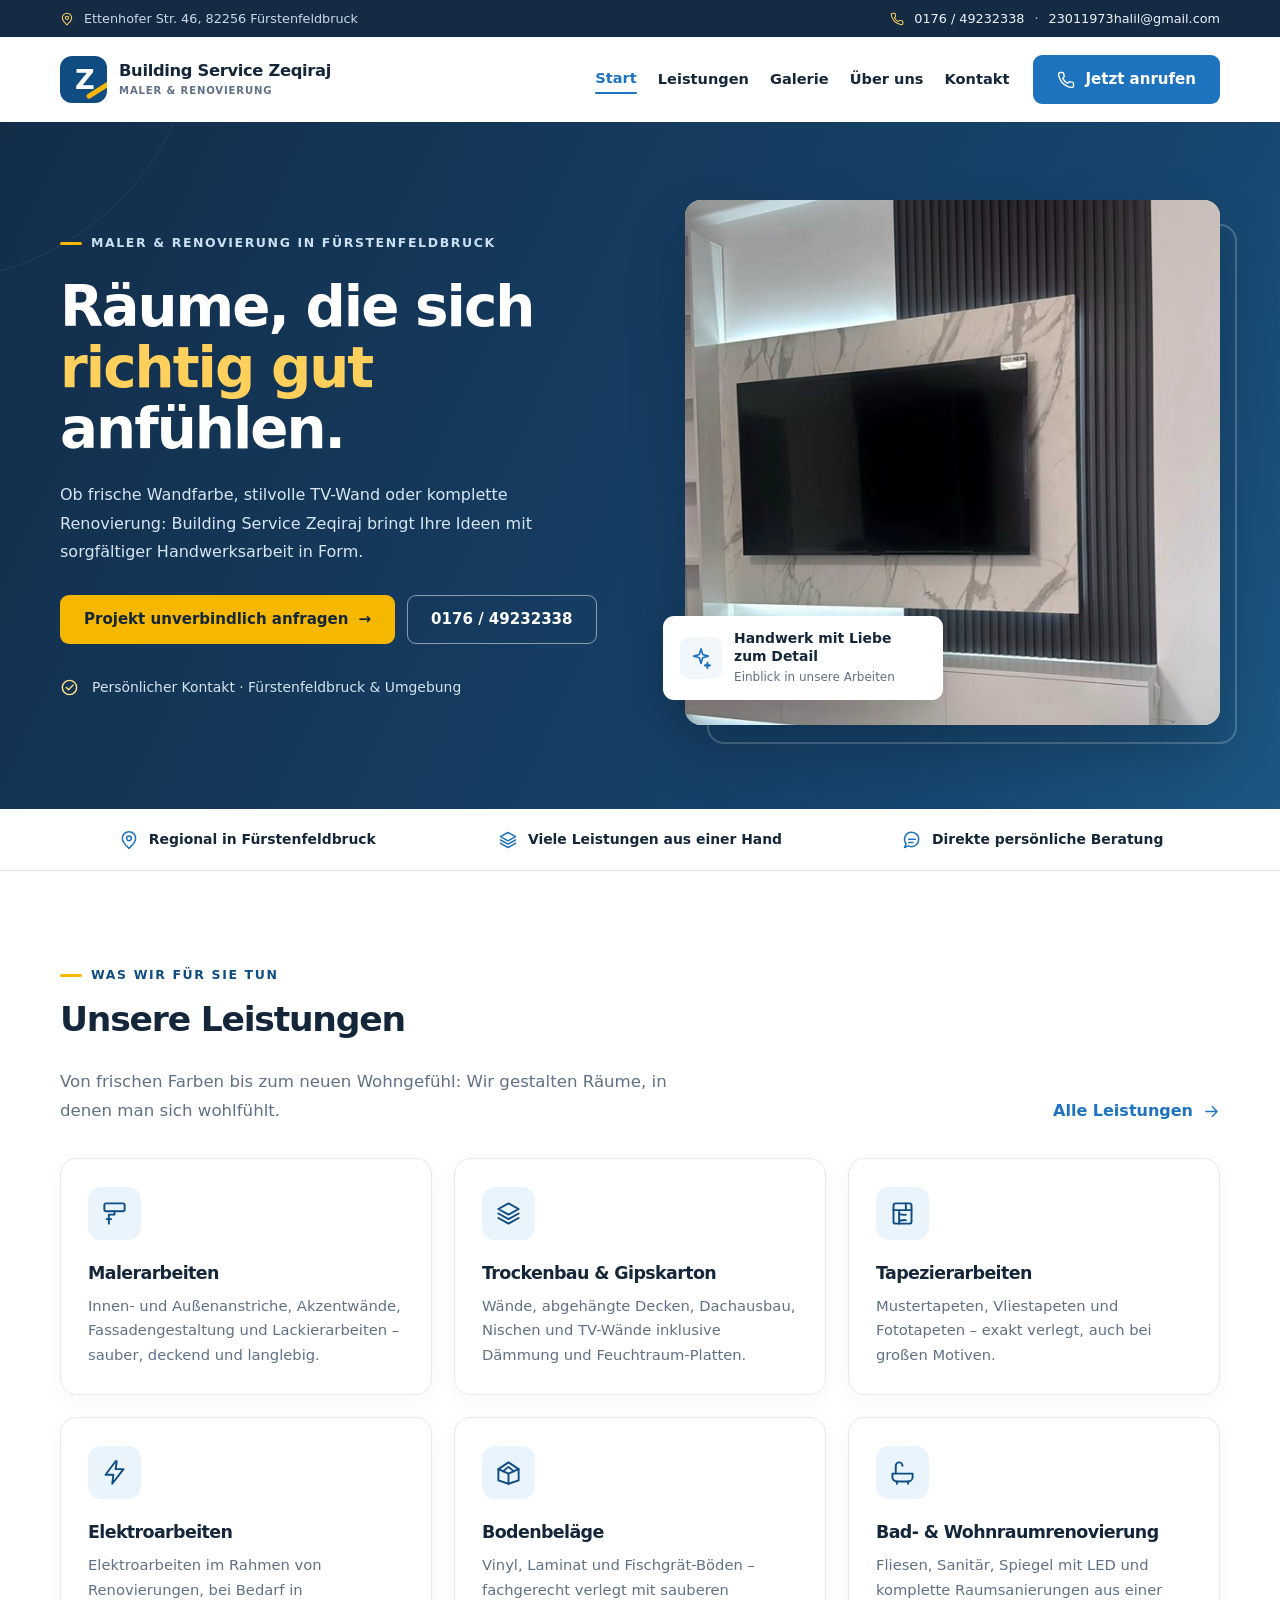
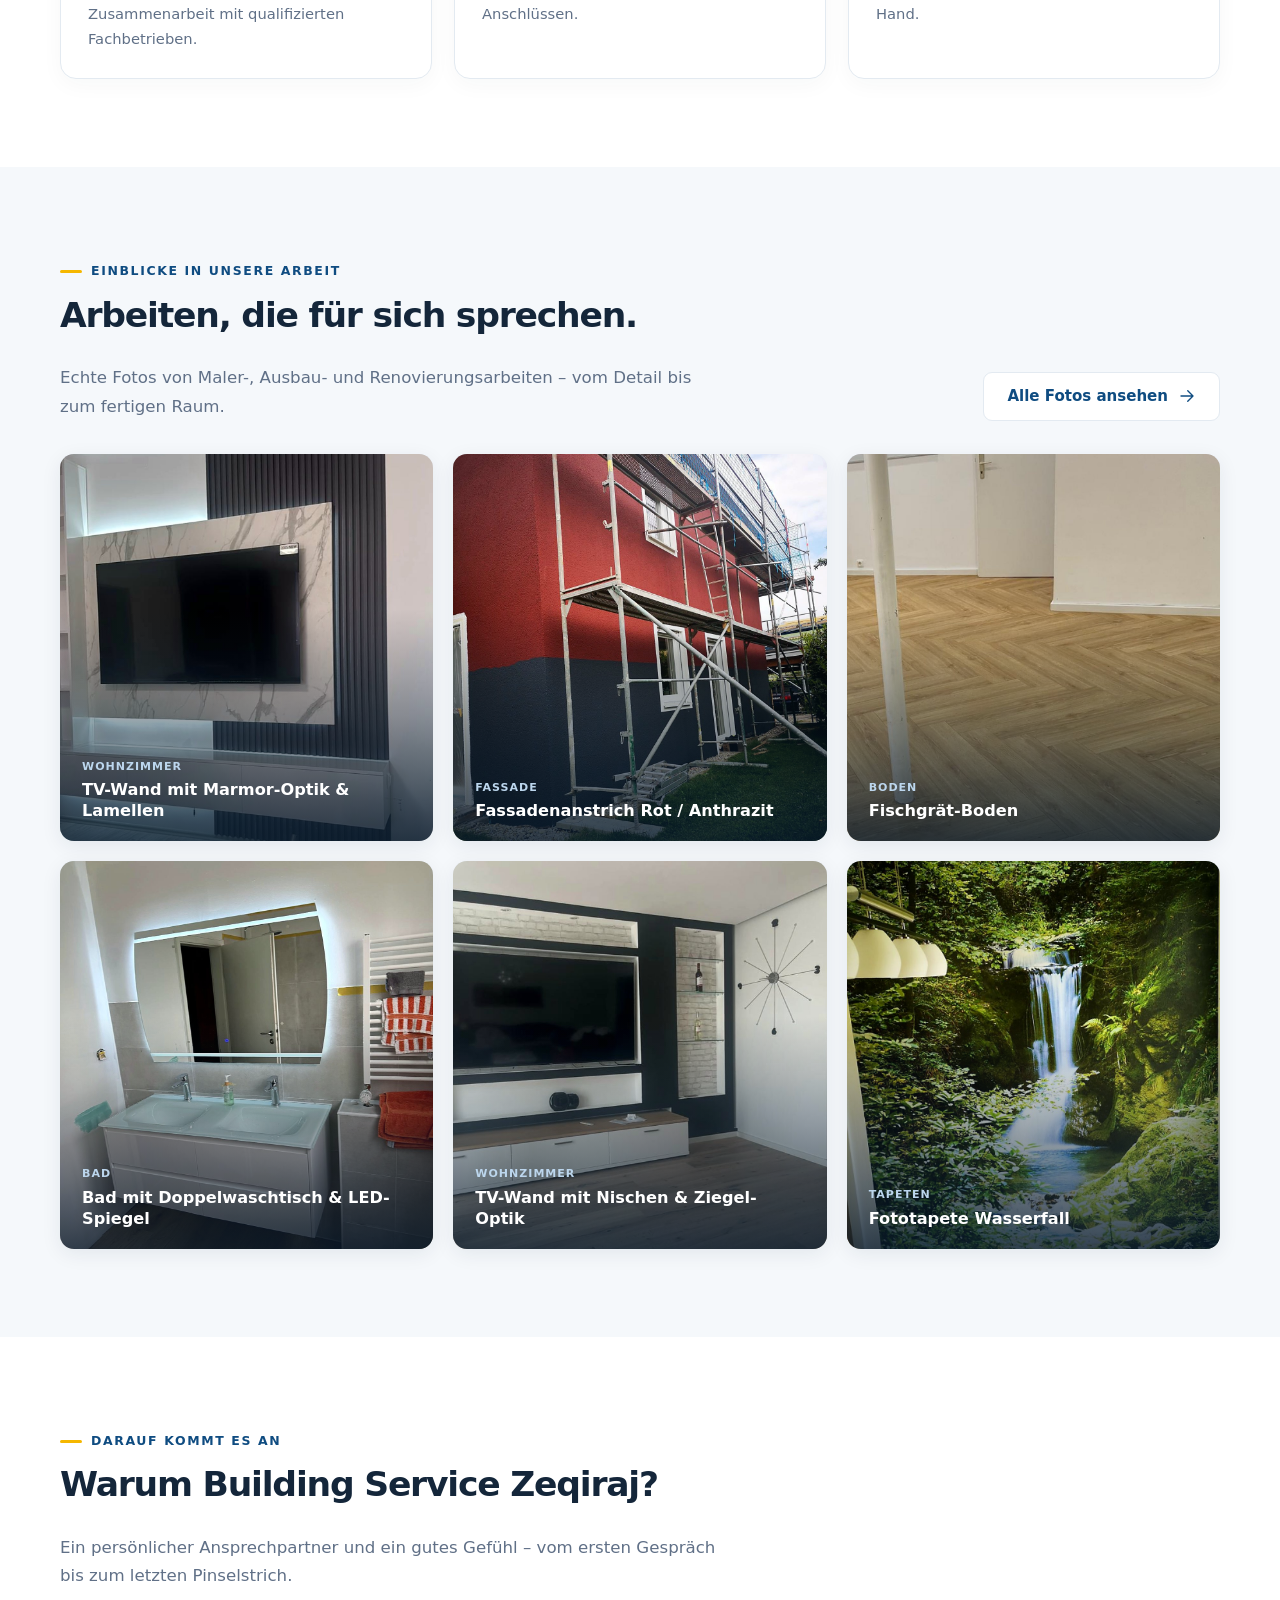
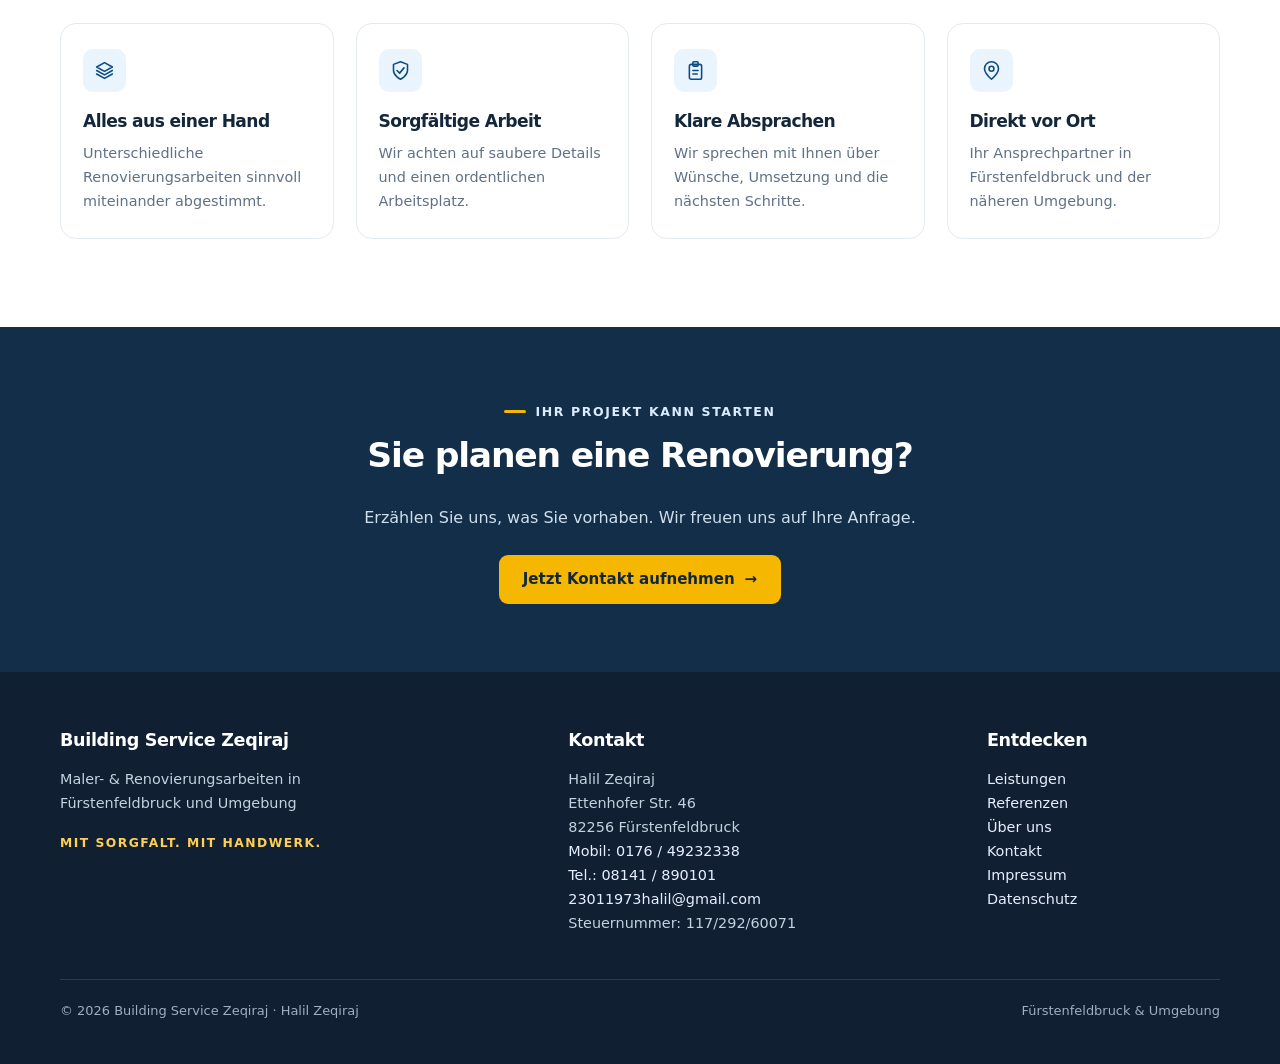
==== index.html @ 5ea6d2a5 "Initial website upload" ====
<!DOCTYPE html>
<html lang="de">
<head>
<meta charset="utf-8">
<meta name="viewport" content="width=device-width, initial-scale=1">
<title>Maler Fürstenfeldbruck – Building Service Zeqiraj | Renovierung &amp; Trockenbau</title>
<meta name="description" content="Maler, Trockenbau, Tapezieren, Bodenbeläge und Renovierung in Fürstenfeldbruck. Halil Zeqiraj – zuverlässig, sauber, fair. Jetzt Angebot anfragen.">
<meta name="robots" content="index,follow">
<meta name="theme-color" content="#1e73be">
<link rel="canonical" href="https://buildingservicezeqiraj.de/">
<!-- HIER ÄNDERN bei neuer Domain: canonical + og:url + og:image (siehe MAINTENANCE.md) -->
<meta property="og:type" content="website">
<meta property="og:locale" content="de_DE">
<meta property="og:title" content="Maler Fürstenfeldbruck – Building Service Zeqiraj | Renovierung &amp; Trockenbau">
<meta property="og:description" content="Maler, Trockenbau, Tapezieren, Bodenbeläge und Renovierung in Fürstenfeldbruck. Halil Zeqiraj – zuverlässig, sauber, fair. Jetzt Angebot anfragen.">
<meta property="og:url" content="https://buildingservicezeqiraj.de/">
<meta property="og:image" content="https://buildingservicezeqiraj.de/images/tv-wand-marmor.jpg">
<link rel="icon" href="data:image/svg+xml,%3Csvg xmlns='http://www.w3.org/2000/svg' viewBox='0 0 100 100'%3E%3Crect width='100' height='100' rx='20' fill='%231e73be'/%3E%3Ctext x='50' y='66' font-size='52' text-anchor='middle' fill='white' font-family='Arial' font-weight='bold'%3EZ%3C/text%3E%3C/svg%3E">
<link rel="stylesheet" href="style.css">
</head>
<body data-page="home">
<div id="site-header"></div>
<main id="main">
<!-- HIER ÄNDERN: Hauptüberschrift und Einleitung auf der Startseite -->
<section class="hero"><div class="container hero-grid">
  <div class="hero-copy">
    <div class="eyebrow">Maler &amp; Renovierung in Fürstenfeldbruck</div>
    <h1>Räume, die sich <span class="gold">richtig gut</span> anfühlen.</h1>
    <p>Ob frische Wandfarbe, stilvolle TV-Wand oder komplette Renovierung: Building Service Zeqiraj bringt Ihre Ideen mit sorgfältiger Handwerksarbeit in Form.</p>
    <div class="actions">
      <a class="btn accent" href="kontakt.html">Projekt unverbindlich anfragen <span aria-hidden="true">→</span></a>
      <a class="btn ghost" data-site="mobileLink" href="#"></a>
    </div>
    <div class="hero-trust"><span data-icon="check-circle" aria-hidden="true"></span><span>Persönlicher Kontakt · Fürstenfeldbruck &amp; Umgebung</span></div>
  </div>
  <div class="hero-visual">
    <img class="hero-photo" src="images/tv-wand-marmor.jpg" alt="Moderne TV-Wand mit Marmoroptik, dunklen Lamellen und indirekter Beleuchtung" fetchpriority="high" width="1162" height="2069">
    <div class="photo-label"><span class="photo-label-icon" data-icon="sparkles" aria-hidden="true"></span><span><strong>Handwerk mit Liebe zum Detail</strong><small>Einblick in unsere Arbeiten</small></span></div>
  </div>
</div></section>
<div class="trust-band"><div class="container">
 <div class="trust-item"><span data-icon="map-pin" aria-hidden="true"></span><span>Regional in Fürstenfeldbruck</span></div>
 <div class="trust-item"><span data-icon="layers" aria-hidden="true"></span><span>Viele Leistungen aus einer Hand</span></div>
 <div class="trust-item"><span data-icon="message-circle" aria-hidden="true"></span><span>Direkte persönliche Beratung</span></div>
</div></div>
<section id="leistungen"><div class="container">
  <div class="section-head"><div><span class="eyebrow">Was wir für Sie tun</span><h2>Unsere Leistungen</h2><p class="section-sub">Von frischen Farben bis zum neuen Wohngefühl: Wir gestalten Räume, in denen man sich wohlfühlt.</p></div><a class="text-link" href="leistungen.html">Alle Leistungen <span data-icon="arrow-right" aria-hidden="true"></span></a></div>
  <div class="grid g3" data-services="6"></div>
</div></section>
<section class="bg-light" id="referenzen"><div class="container">
  <div class="section-head"><div><span class="eyebrow">Einblicke in unsere Arbeit</span><h2>Arbeiten, die für sich sprechen.</h2><p class="section-sub">Echte Fotos von Maler-, Ausbau- und Renovierungsarbeiten – vom Detail bis zum fertigen Raum.</p></div><a class="btn outline" href="galerie.html">Alle Fotos ansehen <span data-icon="arrow-right" aria-hidden="true"></span></a></div>
  <div id="gallery" class="gallery" data-limit="6"></div>
</div></section>
<section><div class="container">
  <div class="section-head"><div><span class="eyebrow">Darauf kommt es an</span><h2>Warum Building Service Zeqiraj?</h2><p class="section-sub">Ein persönlicher Ansprechpartner und ein gutes Gefühl – vom ersten Gespräch bis zum letzten Pinselstrich.</p></div></div>
  <div class="grid g4">
    <div class="usp"><div class="dot" data-icon="layers" aria-hidden="true"></div><h3>Alles aus einer Hand</h3><p>Unterschiedliche Renovierungsarbeiten sinnvoll miteinander abgestimmt.</p></div>
    <div class="usp"><div class="dot" data-icon="shield-check" aria-hidden="true"></div><h3>Sorgfältige Arbeit</h3><p>Wir achten auf saubere Details und einen ordentlichen Arbeitsplatz.</p></div>
    <div class="usp"><div class="dot" data-icon="clipboard" aria-hidden="true"></div><h3>Klare Absprachen</h3><p>Wir sprechen mit Ihnen über Wünsche, Umsetzung und die nächsten Schritte.</p></div>
    <div class="usp"><div class="dot" data-icon="map-pin" aria-hidden="true"></div><h3>Direkt vor Ort</h3><p>Ihr Ansprechpartner in Fürstenfeldbruck und der näheren Umgebung.</p></div>
  </div>
</div></section>
<section class="cta"><div class="container"><span class="eyebrow" style="color:#dcecff">Ihr Projekt kann starten</span><h2>Sie planen eine Renovierung?</h2><p>Erzählen Sie uns, was Sie vorhaben. Wir freuen uns auf Ihre Anfrage.</p><a class="btn accent" href="kontakt.html">Jetzt Kontakt aufnehmen <span aria-hidden="true">→</span></a></div></section>
</main>
<div id="site-footer"></div>
<script src="config.js"></script>
<script src="main.js"></script>
</body>
</html>
---- style.css ----
/* ================================================================
   BUILDING SERVICE ZEQIRAJ – Designversion 2
   HIER ÄNDERN: Hauptfarben stehen in config.js unter "colors".
   Diese Datei steuert die Abstände, Schriftgrößen und Darstellung.
   ================================================================ */
:root {
  --primary:#1e73be; --primary-dark:#0f4c81; --accent:#f5b700;
  --dark:#14263a; --light:#f4f8fc;
  --text:#223247; --muted:#607087; --border:#e3eaf1;
  --radius:16px; --shadow:0 12px 35px rgba(16,42,66,.07);
  --container:1160px;
}
*,*::before,*::after{box-sizing:border-box}
html{scroll-behavior:smooth;scroll-padding-top:90px}
body{margin:0;background:#fff;color:var(--text);font-family:system-ui,-apple-system,BlinkMacSystemFont,"Segoe UI",Arial,sans-serif;line-height:1.67;-webkit-font-smoothing:antialiased}
body.lightbox-active{overflow:hidden}
img,svg{max-width:100%}img{display:block}
a{color:var(--primary);text-decoration:none}a:hover{text-decoration:none}
button,input,textarea{font:inherit}
button{cursor:pointer}
:focus-visible{outline:3px solid var(--accent);outline-offset:3px}
.container{width:min(var(--container),calc(100% - 48px));margin-inline:auto}
h1,h2,h3,p{margin-top:0}
h1,h2,h3{color:var(--dark);letter-spacing:-.035em;line-height:1.15}
h1{font-size:clamp(2.25rem,4.4vw,4.15rem);font-weight:800}
h2{font-size:clamp(1.85rem,2.7vw,2.7rem);font-weight:800}
h3{font-size:1.18rem;font-weight:750}
p{margin-bottom:0}
section{padding:88px 0}
.section-sub{color:var(--muted);max-width:660px;font-size:1.04rem;line-height:1.7;margin:12px 0 0}
.section-head{display:flex;align-items:end;justify-content:space-between;gap:24px;margin-bottom:33px}
.section-head .section-sub{margin-top:10px}
.eyebrow{display:inline-flex;align-items:center;gap:9px;color:var(--primary-dark);font-size:.78rem;letter-spacing:.13em;text-transform:uppercase;font-weight:800;margin-bottom:14px}
.eyebrow::before{content:"";width:22px;height:3px;background:var(--accent);border-radius:3px}
.bg-light{background:#f5f8fb}
.muted{color:var(--muted)}
.skip{position:absolute;top:-100px;left:12px;background:#fff;padding:12px 18px;z-index:300;border-radius:8px}.skip:focus{top:12px}
.icon-svg{width:22px;height:22px;display:inline-block;flex:none;stroke:currentColor;fill:none;stroke-width:1.8;stroke-linecap:round;stroke-linejoin:round;vertical-align:middle}

/* Header – übersichtlich, auch auf dem Handy */
.topbar{background:#142b43;color:#cbd8e8;font-size:.80rem;line-height:1.4}
.topbar .container{display:flex;align-items:center;justify-content:space-between;gap:20px;min-height:37px}
.topbar a{color:#edf4ff}.topbar-info,.topbar-contact{display:flex;gap:10px;align-items:center}.topbar .icon-svg{width:14px;height:14px;color:#ffd260}
#site-header{position:sticky;top:-37px;z-index:90}
header.site{position:relative;z-index:1;background:rgba(255,255,255,.97);box-shadow:0 1px 0 rgba(16,37,57,.08);backdrop-filter:blur(14px)}
header.site .container{min-height:85px;display:flex;align-items:center;justify-content:space-between;gap:24px}
.logo{display:flex;align-items:center;gap:12px;min-width:0;color:var(--dark);flex-shrink:0}.logo:hover{color:var(--dark)}
.logo .mark{height:47px;width:47px;display:grid;place-items:center;background:var(--primary-dark);color:#fff;border-radius:12px;position:relative;font-weight:900;font-size:1.7rem;letter-spacing:-.1em;overflow:hidden}
.logo .mark::after{content:"";width:26px;height:5px;position:absolute;right:-4px;bottom:10px;transform:rotate(-32deg);background:var(--accent);border-radius:5px}
.logo-text{display:flex;flex-direction:column;line-height:1.1;gap:5px}.logo-title{font-size:1.02rem;letter-spacing:-.02em;font-weight:850;white-space:nowrap}.logo-sub{font-size:.63rem;letter-spacing:.085em;color:var(--muted);font-weight:750;text-transform:uppercase}
nav ul{display:flex;align-items:center;gap:clamp(12px,1.65vw,28px);list-style:none;margin:0;padding:0}
nav a{color:var(--dark);font-size:.91rem;font-weight:650;white-space:nowrap;padding:10px 0;transition:color .2s}
nav a:hover,nav a.active{color:var(--primary)}
nav a.active:not(.btn)::after{content:"";display:block;height:2px;background:var(--primary);border-radius:3px;margin-top:1px}
nav .nav-action{margin-left:3px}
.btn{display:inline-flex;align-items:center;justify-content:center;gap:10px;background:var(--primary);color:#fff!important;padding:13px 23px;min-height:49px;border-radius:9px;font-size:.94rem;font-weight:750;line-height:1.3;border:1.5px solid transparent;transition:background .2s,transform .2s,box-shadow .2s;cursor:pointer;white-space:normal;text-align:center}
.btn:hover{background:var(--primary-dark);transform:translateY(-2px);box-shadow:0 8px 18px rgba(15,76,129,.15)}
.btn.accent{background:var(--accent);color:var(--dark)!important}.btn.accent:hover{background:#ffcb31}
.btn.ghost{background:transparent;color:#fff!important;border-color:rgba(255,255,255,.5)}.btn.ghost:hover{background:rgba(255,255,255,.12)}
.btn.outline{background:#fff;color:var(--primary-dark)!important;border-color:var(--border)}.btn.outline:hover{border-color:var(--primary);background:#f3f8ff}
.btn .icon-svg{width:18px;height:18px}
.burger{display:none;border:1px solid var(--border);background:#f6f9fc;border-radius:10px;width:44px;height:44px;align-items:center;justify-content:center;color:var(--dark)}.burger .icon-svg{width:23px;height:23px}

/* Hero – echte Projektfotos statt dunklem Hintergrundbild */
.hero{background:linear-gradient(115deg,#132d49 0%,#16456e 76%,#1d5681 100%);color:#fff;padding:78px 0 84px;position:relative;overflow:hidden}
.hero::before{content:"";position:absolute;width:550px;height:550px;border-radius:50%;border:1px solid rgba(255,255,255,.07);left:-350px;top:-390px}
.hero-grid{display:grid;grid-template-columns:minmax(0,1fr) minmax(0,.96fr);align-items:center;gap:clamp(35px,5.3vw,86px)}
.hero-copy{position:relative;z-index:1}
.hero .eyebrow{color:#cbdff4;margin-bottom:23px}.hero .eyebrow::before{background:var(--accent)}
.hero h1{color:#fff;max-width:660px;line-height:1.08;font-size:clamp(2.3rem,4.4vw,4.15rem);margin-bottom:22px}
.hero h1 .gold{color:#ffd05c}
.hero p{font-size:clamp(1rem,1.22vw,1.13rem);max-width:525px;color:#d7e6f6;line-height:1.76;margin-bottom:29px}
.hero .actions{display:flex;flex-wrap:wrap;gap:12px}
.hero-trust{display:flex;align-items:center;gap:13px;margin-top:33px;color:#d6e4ef;font-size:.87rem;line-height:1.5}
.hero-trust .icon-svg{color:#ffe08c;width:19px;height:19px}
.hero-visual{position:relative;min-width:0}
.hero-photo{height:clamp(410px,41vw,545px);width:100%;object-fit:cover;object-position:center 34%;border-radius:16px;box-shadow:0 28px 60px rgba(0,0,0,.20);background:#d9e0e5}
.hero-visual::before{content:"";position:absolute;z-index:0;inset:24px -17px -19px 22px;border:2px solid rgba(255,255,255,.22);border-radius:17px}
.hero-photo{position:relative;z-index:1}
.photo-label{z-index:3;position:absolute;left:-22px;bottom:25px;background:#fff;box-shadow:0 12px 35px rgba(0,0,0,.14);display:flex;align-items:center;gap:12px;padding:13px 17px;border-radius:11px;color:var(--dark);max-width:280px}
.photo-label-icon{background:#f2f7fc;display:grid;place-items:center;border-radius:9px;height:42px;width:42px;color:var(--primary);flex:none}.photo-label-icon .icon-svg{width:22px;height:22px}
.photo-label strong{display:block;font-size:.87rem;line-height:1.3}.photo-label small{display:block;color:var(--muted);font-size:.75rem;margin-top:2px}
.trust-band{background:#fff;border-bottom:1px solid var(--border);padding:19px 0}
.trust-band .container{display:grid;grid-template-columns:repeat(3,minmax(0,1fr));gap:18px}
.trust-item{display:flex;align-items:center;justify-content:center;gap:10px;color:var(--dark);font-size:.87rem;font-weight:670}
.trust-item .icon-svg{color:var(--primary);width:20px;height:20px}
.page-hero{background:linear-gradient(116deg,#f3f8fc 0%,#eaf3fb 100%);border-bottom:1px solid var(--border);padding:65px 0 62px}
.page-hero h1{max-width:840px;margin-bottom:10px}.page-hero .section-sub{margin:0}

/* Service-Karten: einheitliche Vektor-Icons, keine Emojis */
.grid{display:grid;gap:22px;min-width:0}
.g3{grid-template-columns:repeat(3,minmax(0,1fr))}
.g2{grid-template-columns:repeat(2,minmax(0,1fr))}
.g4{grid-template-columns:repeat(4,minmax(0,1fr))}
.card{background:#fff;border:1px solid var(--border);border-radius:var(--radius);padding:28px 27px 27px;box-shadow:0 6px 22px rgba(22,44,66,.035);min-width:0;transition:box-shadow .22s,transform .22s,border-color .22s}
.card:hover{transform:translateY(-4px);box-shadow:var(--shadow);border-color:#c8daec}
.card .icon{width:53px;height:53px;border-radius:13px;display:grid;place-items:center;background:#eaf4fd;color:var(--primary-dark);margin-bottom:23px}
.card .icon .icon-svg{width:27px;height:27px;stroke-width:1.7}
.card h3{margin:0 0 11px;font-size:1.09rem}.card p{color:var(--muted);font-size:.92rem;line-height:1.66}
.text-link{font-weight:750;display:inline-flex;gap:10px;align-items:center}.text-link .icon-svg{width:17px;height:17px;transition:transform .2s}.text-link:hover .icon-svg{transform:translateX(4px)}
.section-bottom{margin-top:29px}

/* Referenzen / Galerie */
.gallery{display:grid;grid-template-columns:repeat(3,minmax(0,1fr));gap:20px}
.gallery figure{position:relative;margin:0;aspect-ratio:4/4.15;overflow:hidden;border-radius:14px;box-shadow:0 5px 20px rgba(12,42,64,.08);background:#e4edf5;cursor:zoom-in;isolation:isolate}
.gallery figure::after{content:"";position:absolute;inset:40% 0 0;background:linear-gradient(transparent,rgba(8,26,44,.82));pointer-events:none;transition:opacity .2s}
.gallery img{width:100%;height:100%;object-fit:cover;object-position:center 43%;transition:transform .38s;display:block}
.gallery figure:hover img,.gallery figure:focus-visible img{transform:scale(1.055)}
.gallery figcaption{position:absolute;z-index:2;bottom:0;left:0;right:0;color:#fff;padding:30px 22px 20px;line-height:1.3;font-size:1.01rem;font-weight:750}
.gallery .gallery-tag{display:block;color:#bcd6ed;text-transform:uppercase;letter-spacing:.09em;font-size:.69rem;margin-bottom:5px}
.gallery figure:focus-visible{outline:3px solid var(--accent);outline-offset:3px}
.filters{display:flex;gap:9px;overflow-x:auto;flex-wrap:nowrap;padding:3px 1px 13px;margin:0 0 22px;scrollbar-width:thin;scrollbar-color:#b7c8d9 transparent}
.filters button{flex:none;background:#fff;border:1px solid #cfdfed;border-radius:8px;padding:9px 16px;color:var(--primary-dark);font-weight:700;font-size:.88rem;white-space:nowrap}
.filters button.on,.filters button:hover{background:var(--primary-dark);border-color:var(--primary-dark);color:#fff}
.lightbox{position:fixed;inset:0;background:rgba(7,18,30,.95);z-index:220;display:none;align-items:center;justify-content:center;flex-direction:column;padding:28px 68px 48px}
.lightbox.open{display:flex}.lightbox img{max-width:100%;width:auto;height:auto;max-height:77vh;object-fit:contain;border-radius:5px}.lightbox p{color:#f7f9fb;text-align:center;margin-top:13px;font-size:.95rem}
.lightbox button{border:0;background:rgba(255,255,255,.13);color:#fff;width:46px;height:46px;border-radius:50%;font-size:2rem;line-height:1;position:absolute;display:grid;place-items:center}
.lightbox button:hover{background:rgba(255,255,255,.3)}.lb-close{right:21px;top:21px}.lb-prev{left:15px;top:50%}.lb-next{right:15px;top:50%}

/* Warum wir: 4 gleich große Elemente */
.usp{padding:25px 22px;border:1px solid var(--border);border-radius:var(--radius);background:#fff;min-width:0}
.usp .dot{display:grid;place-items:center;width:43px;height:43px;margin-bottom:20px;background:#eaf4fd;color:var(--primary-dark);font-weight:850;border-radius:10px;font-size:.84rem}
.usp h3{font-size:1.07rem;margin:0 0 10px}.usp p{color:var(--muted);font-size:.9rem;line-height:1.65}
.usp .icon-svg{width:21px;height:21px}
/* Ablauf auf Leistungsseite */
.steps .usp{background:#f7fafd}

/* Kontakt */
.contact-list{list-style:none;display:grid;gap:14px;margin:16px 0 24px;padding:0;overflow-wrap:anywhere}
.contact-list li{padding:8px 0;border-bottom:1px solid var(--border)}
form{display:grid;gap:16px;min-width:0}
label{display:block;font-size:.9rem;font-weight:700;margin-bottom:6px}
input,textarea{width:100%;min-width:0;max-width:100%;padding:13px 14px;border:1.5px solid #ccd8e5;border-radius:10px;background:#fff;color:var(--dark);font:inherit}
input:focus,textarea:focus{outline:3px solid rgba(30,115,190,.2);border-color:var(--primary)}
.check{display:flex;align-items:flex-start;gap:10px;font-weight:450;font-size:.88rem;line-height:1.5}.check input{width:auto;flex:none;margin-top:5px}
.hp{position:absolute;left:-9999px}.map{border:0;display:block;width:100%;height:360px;border-radius:var(--radius);margin-top:24px}
.map-consent{margin-top:24px;min-height:305px;padding:28px 23px;border:1px solid var(--border);border-radius:var(--radius);background:linear-gradient(135deg,#f3f8fd,#e5f1f8);display:flex;justify-content:center;align-items:center;flex-direction:column;gap:13px;text-align:center}.map-consent strong{font-size:1.05rem;color:var(--dark)}.map-consent p{color:var(--muted);max-width:360px;font-size:.9rem}.map-consent-icon{height:54px;width:54px;border-radius:15px;display:grid;place-items:center;background:#dbeafa;color:var(--primary)}.map-consent-icon .icon-svg{height:28px;width:28px}
.cta{background:#132e49;color:#fff;padding:68px 0;text-align:center}.cta h2{color:#fff}.cta p{color:#cfdfec;margin:0 auto 24px;max-width:600px}
.legal-text{overflow-wrap:anywhere}.legal-text h2{font-size:1.45rem;margin-top:32px}.legal-text p,.legal-text ul{margin-bottom:14px}.legal-text ul{padding-left:22px}

/* Footer */
footer.site{background:#101f32;color:#c4d1df;padding:58px 0 42px;font-size:.9rem;overflow-wrap:anywhere}
footer.site .cols{display:grid;grid-template-columns:1.25fr 1fr .65fr;gap:60px}
footer.site h3{color:#fff;font-size:1.1rem;letter-spacing:-.02em;margin:0 0 16px}
footer.site a{color:#e6efff}footer.site a:hover{color:#fff;text-decoration:underline}
.footer-tagline{max-width:310px}.footer-badge{font-size:.77rem;text-transform:uppercase;letter-spacing:.12em;color:#ffcf54;margin:18px 0 8px;font-weight:750}
.legal{margin-top:44px;border-top:1px solid rgba(255,255,255,.12);padding-top:20px;color:#9eafc0;font-size:.81rem;display:flex;justify-content:space-between;gap:15px;flex-wrap:wrap}
/* Schwebende Kontaktleiste nur auf Mobilgeräten */
.float{display:none}

@media(max-width:1090px){
  header.site .container{gap:12px}
  nav ul{gap:12px}
  nav a{font-size:.86rem}
  .logo-title{font-size:.91rem}
  .logo .mark{height:43px;width:43px}
  .btn{padding:12px 17px}
  .hero-grid{gap:38px}
}
@media(max-width:930px){
  .g4{grid-template-columns:repeat(2,minmax(0,1fr))}
  .hero-grid{grid-template-columns:minmax(0,1fr) minmax(0,.9fr);gap:30px}
  .hero-photo{height:440px}
  .hero h1{font-size:clamp(2.1rem,4.5vw,3.2rem)}
  .photo-label{left:-8px;bottom:14px}
  footer.site .cols{gap:25px}
}
@media(max-width:820px){
  html{scroll-padding-top:75px}
  .container{width:min(var(--container),calc(100% - 36px))}
  .topbar{display:none}
  #site-header{top:0}
  header.site .container{min-height:68px}
  .logo .mark{width:42px;height:42px}
  .logo-title{font-size:.97rem}.logo-sub{font-size:.58rem}
  .burger{display:flex;flex:none}
  nav{position:absolute;top:100%;left:0;right:0;background:#fff;border-top:1px solid var(--border);box-shadow:0 14px 30px rgba(14,33,54,.12);display:none}
  nav.open{display:block}
  nav ul{width:min(var(--container),calc(100% - 36px));margin:auto;padding:10px 0 18px;display:flex;flex-direction:column;gap:0;align-items:stretch}
  nav a{padding:13px 8px;display:block;font-size:1rem}
  nav a.active:not(.btn)::after{display:none}
  nav .nav-action{margin:7px 0 0}
  nav .nav-action .btn{justify-content:center}
  section{padding:65px 0}
  .hero{padding:52px 0 60px}
  .hero-grid{grid-template-columns:1fr;gap:40px}
  .hero-copy{max-width:680px}
  .hero h1{font-size:clamp(2.35rem,6vw,3.35rem);max-width:690px}
  .hero-photo{height:420px;object-position:center 34%}
  .photo-label{left:13px;bottom:17px}
  .g3{grid-template-columns:repeat(2,minmax(0,1fr))}
  .gallery{grid-template-columns:repeat(2,minmax(0,1fr))}
  .trust-band .container{grid-template-columns:repeat(3,minmax(0,1fr))}
  .trust-item{font-size:.79rem;gap:6px}
  body{padding-bottom:76px}
  .float{display:grid;position:fixed;left:0;right:0;bottom:0;z-index:95;background:rgba(255,255,255,.96);padding:10px max(18px,env(safe-area-inset-right)) calc(10px + env(safe-area-inset-bottom));box-shadow:0 -7px 26px rgba(19,43,64,.14);grid-template-columns:1fr 1fr;gap:10px;backdrop-filter:blur(16px)}
  .float a{display:inline-flex;align-items:center;justify-content:center;gap:9px;text-align:center;font-weight:750;font-size:.9rem;padding:10px 13px;min-height:48px;border-radius:9px}
  .float .call{background:var(--primary);color:#fff}.float .wa{background:#e8f8ef;color:#14643a;border:1px solid #cbeedb}.float .icon-svg{width:19px;height:19px}
}
@media(max-width:600px){
  .container{width:calc(100% - 36px)}
  h1{font-size:2.4rem}h2{font-size:clamp(1.85rem,6vw,2.25rem)}
  section{padding:60px 0}
  .hero{padding:47px 0 59px}
  .hero .eyebrow{margin-bottom:17px}
  .hero h1{font-size:clamp(2.2rem,9.7vw,3.1rem);line-height:1.12;margin-bottom:17px}
  .hero p{font-size:1.02rem;line-height:1.7}
  .hero .actions{flex-direction:column;align-items:stretch;gap:10px}
  .hero .actions .btn{width:100%}
  .hero-trust{font-size:.80rem;margin-top:22px}
  .hero-grid{gap:32px}
  .hero-photo{height:335px;object-position:center 32%;border-radius:13px}
  .hero-visual::before{inset:12px -7px -10px 13px}
  .photo-label{left:12px;bottom:12px;padding:10px 12px;max-width:255px}.photo-label-icon{height:37px;width:37px}
  .trust-band{padding:17px 0}.trust-band .container{display:grid;grid-template-columns:1fr;gap:13px}
  .trust-item{justify-content:flex-start;font-size:.88rem}
  .section-head{align-items:start;flex-direction:column;gap:19px;margin-bottom:26px}
  .section-head .btn{width:auto}
  .g3,.g2,.g4{grid-template-columns:1fr;gap:14px}
  .card{padding:24px 22px}.card .icon{width:49px;height:49px;margin-bottom:17px}
  .gallery{grid-template-columns:repeat(2,minmax(0,1fr));gap:10px}
  .gallery figure{aspect-ratio:4/5;border-radius:10px}
  .gallery figcaption{font-size:.79rem;padding:20px 11px 13px}
  .gallery .gallery-tag{font-size:.61rem}
  .usp{padding:22px}.usp .dot{margin-bottom:13px}
  .page-hero{padding:48px 0}
  .lightbox{padding:28px 45px 48px}.lightbox img{max-height:76vh}.lightbox button{width:37px;height:37px}.lb-close{top:12px;right:12px}.lb-prev{left:5px}.lb-next{right:5px}
  footer.site{padding:45px 0 35px}
  footer.site .cols{grid-template-columns:1fr;gap:30px}
  .legal{margin-top:28px}
}
@media(max-width:360px){
  .logo-title{font-size:.81rem}.logo-sub{font-size:.52rem}.logo .mark{height:38px;width:38px;font-size:1.45rem}.logo{gap:8px}
  .hero h1{font-size:2.11rem}
  .gallery{grid-template-columns:1fr 1fr;gap:8px}
  .gallery figcaption{font-size:.7rem;padding:20px 8px 11px}
  .float a{font-size:.8rem;padding:9px 7px}
}
@media(prefers-reduced-motion:reduce){*,*::before,*::after{scroll-behavior:auto!important;transition:none!important}}
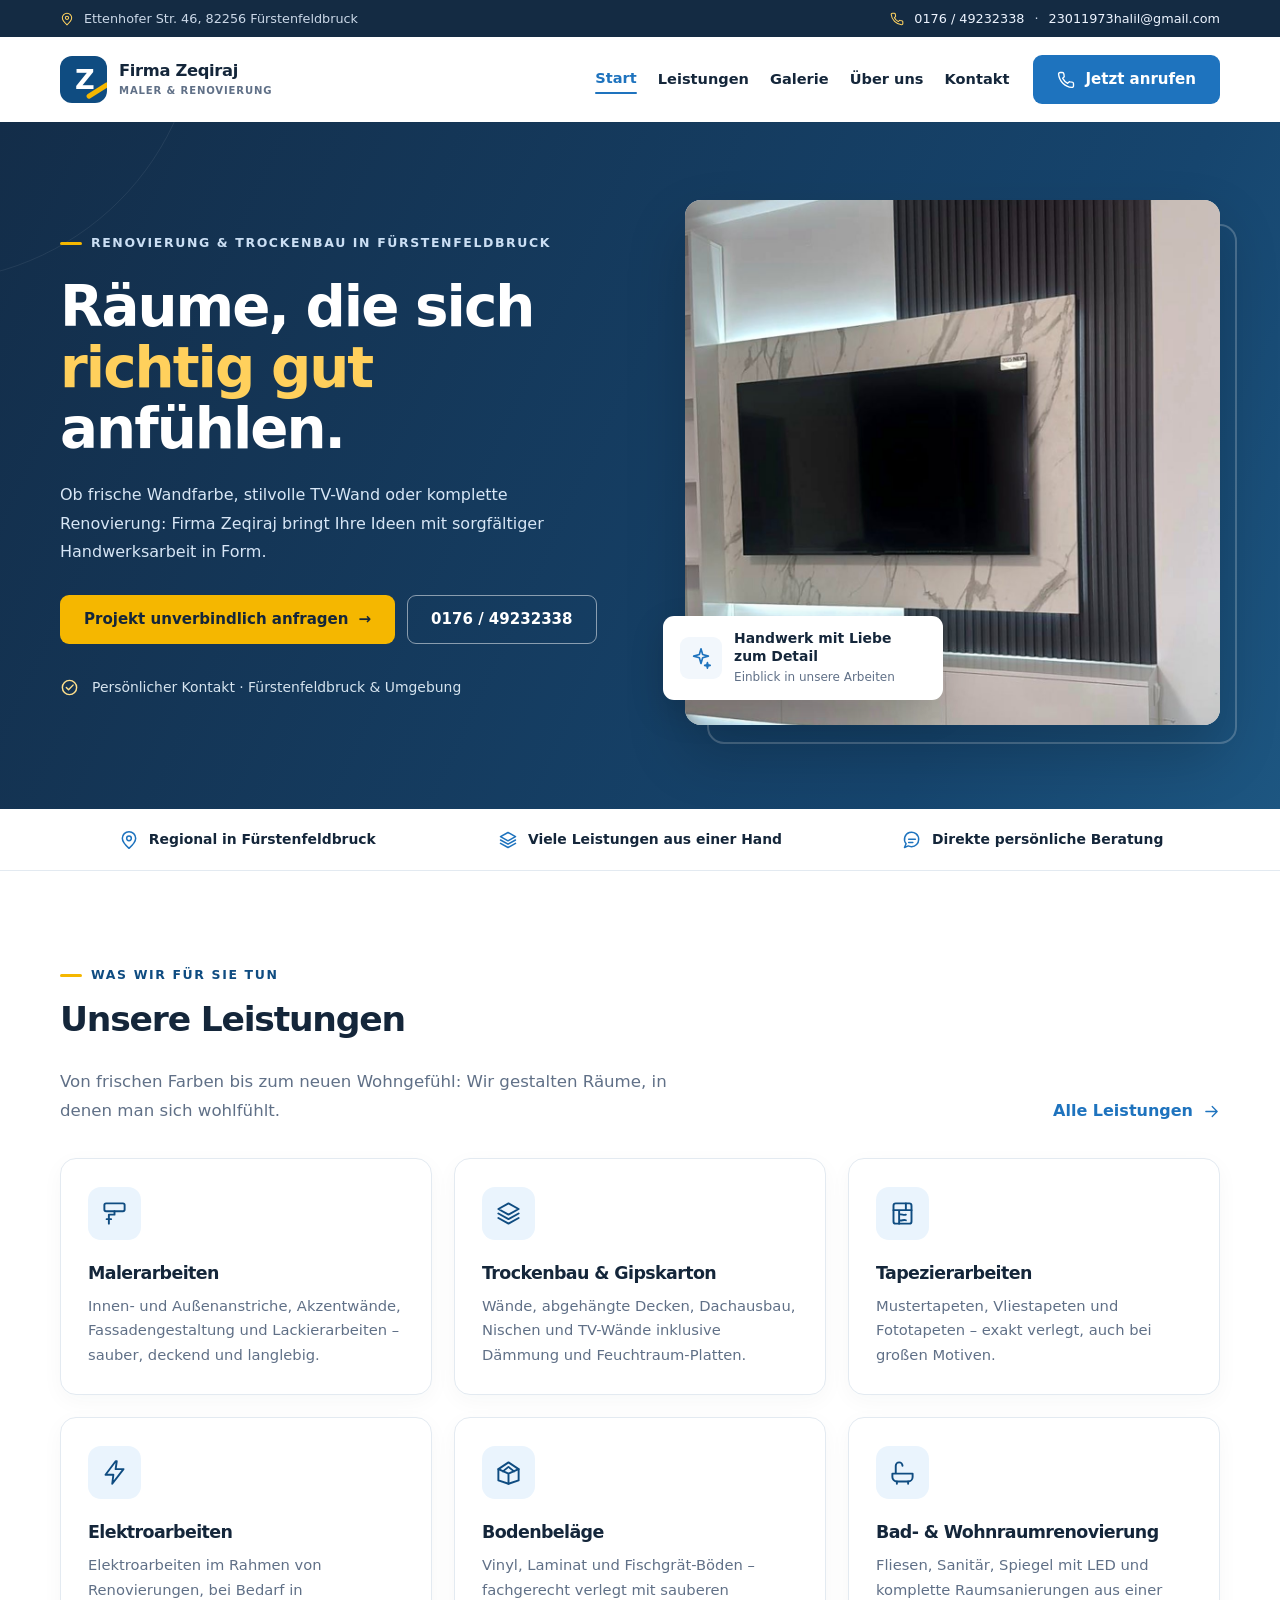
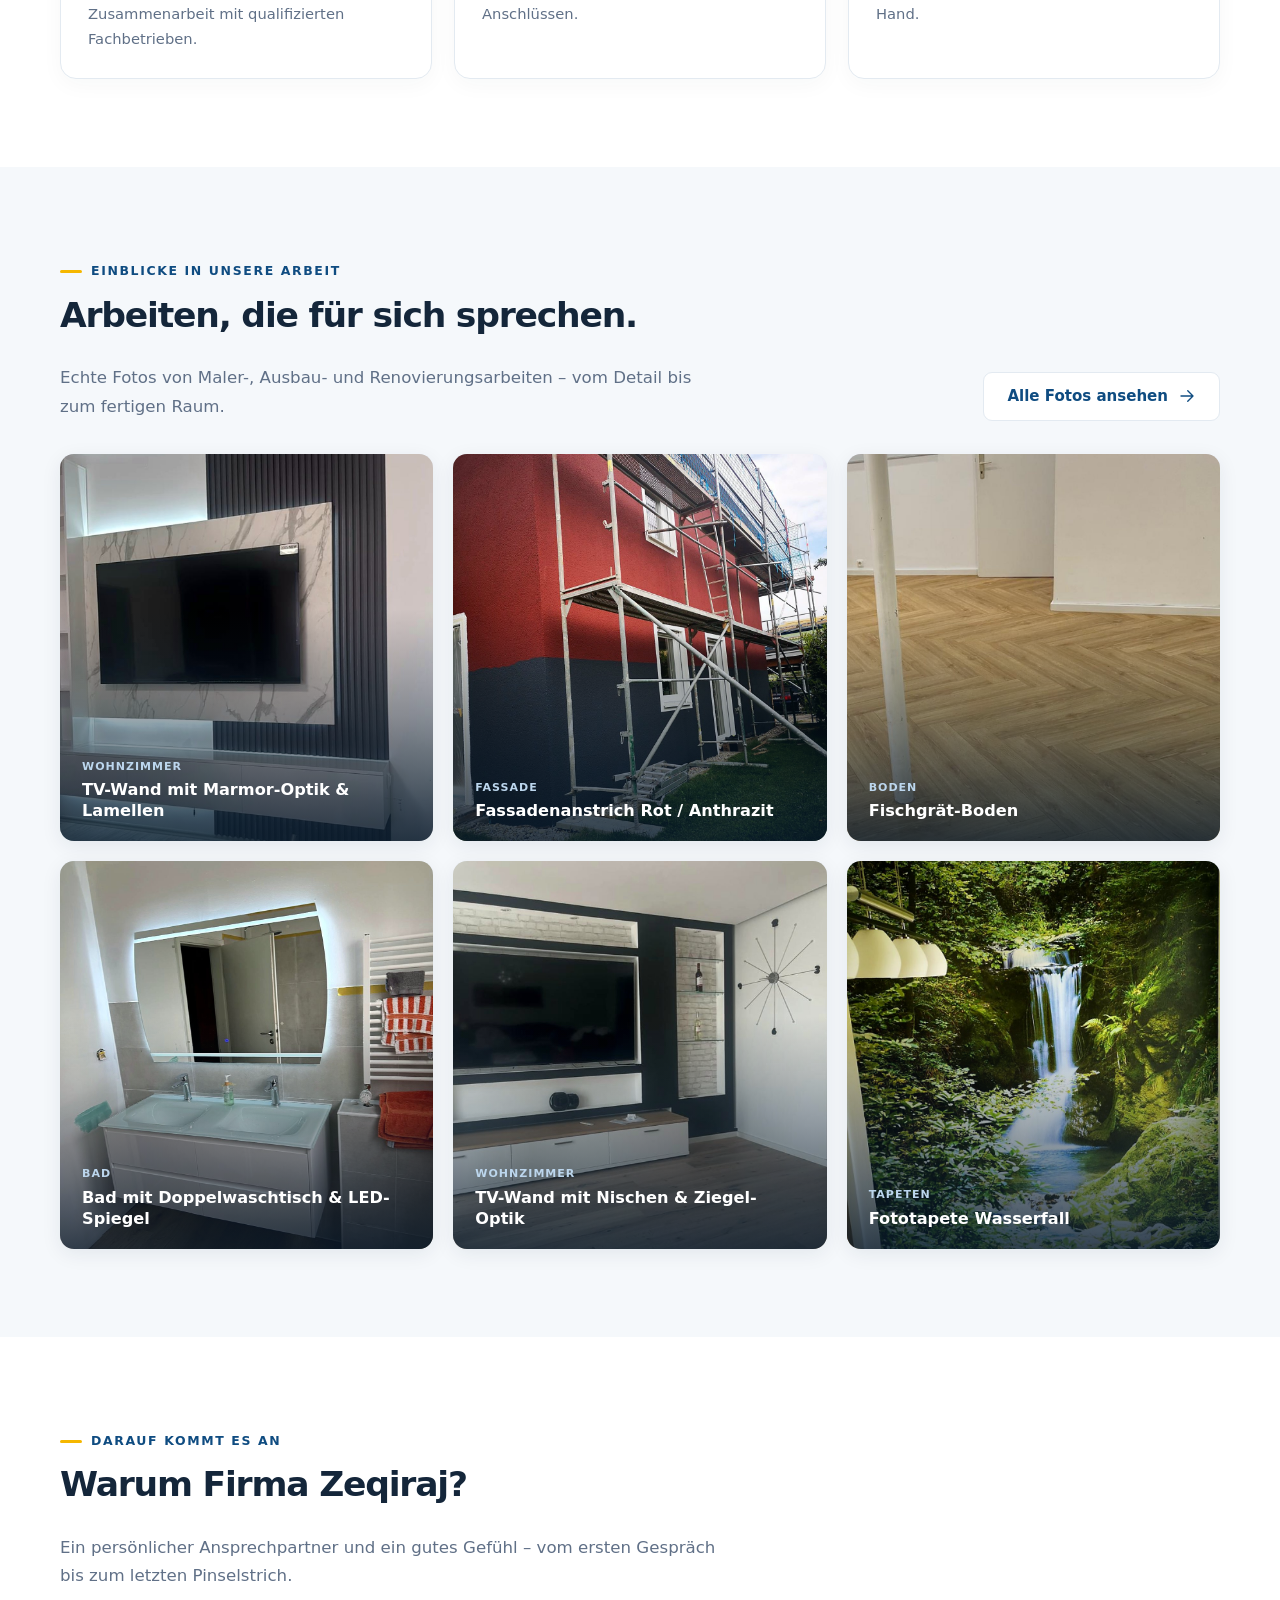
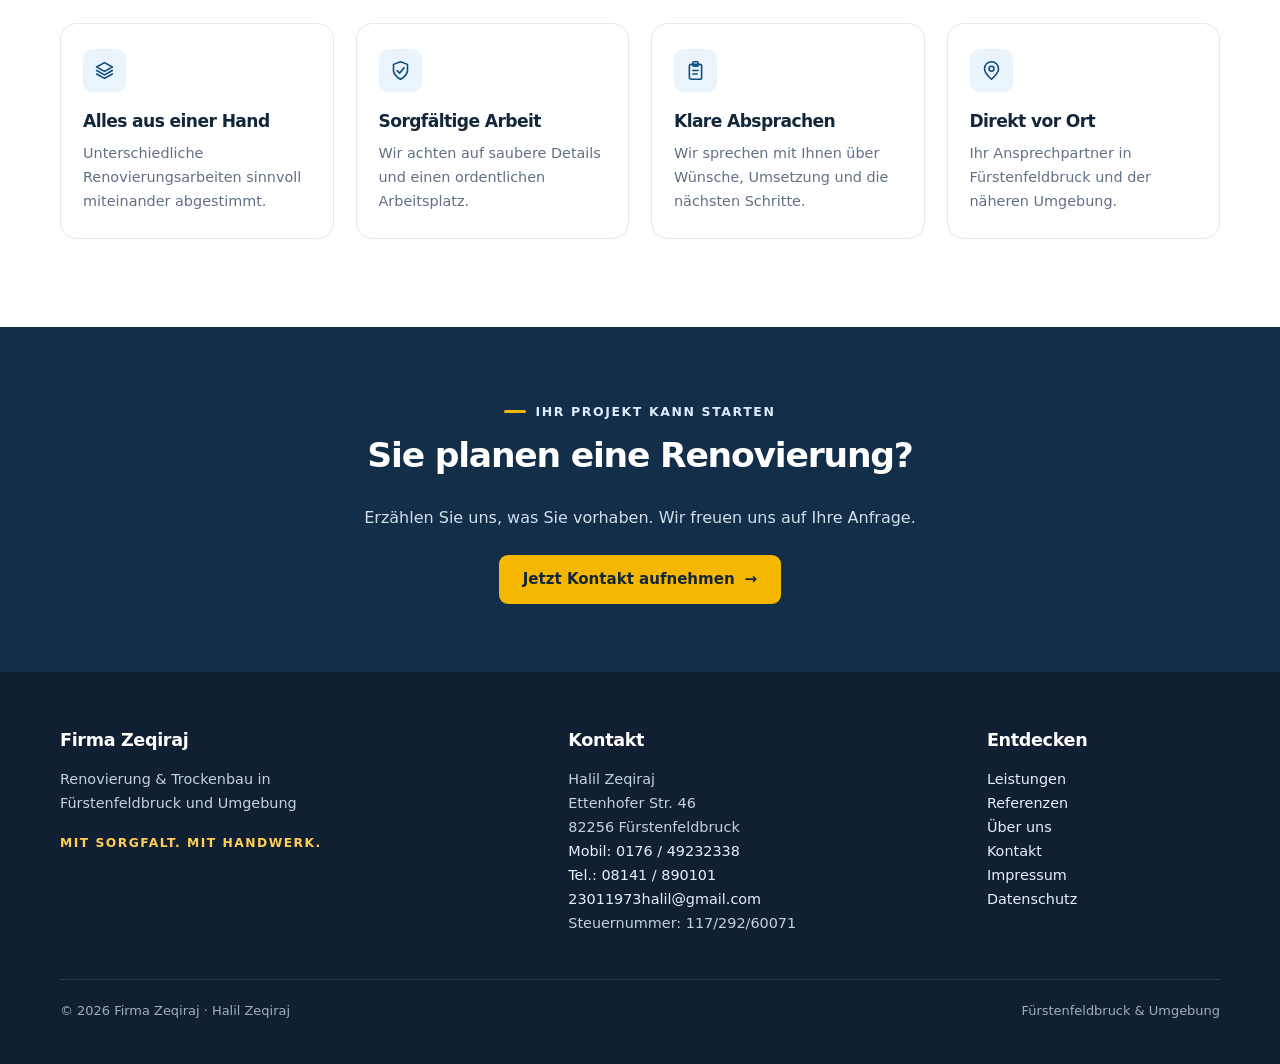
==== commit 4423a428: "Update index.html" ====
--- a/index.html
+++ b/index.html
@@ -3,7 +3,7 @@
 <head>
 <meta charset="utf-8">
 <meta name="viewport" content="width=device-width, initial-scale=1">
-<title>Maler Fürstenfeldbruck – Building Service Zeqiraj | Renovierung &amp; Trockenbau</title>
+<title>Renovierung &amp; Trockenbau Fürstenfeldbruck – Firma Zeqiraj</title>
 <meta name="description" content="Maler, Trockenbau, Tapezieren, Bodenbeläge und Renovierung in Fürstenfeldbruck. Halil Zeqiraj – zuverlässig, sauber, fair. Jetzt Angebot anfragen.">
 <meta name="robots" content="index,follow">
 <meta name="theme-color" content="#1e73be">
@@ -11,7 +11,7 @@
 <!-- HIER ÄNDERN bei neuer Domain: canonical + og:url + og:image (siehe MAINTENANCE.md) -->
 <meta property="og:type" content="website">
 <meta property="og:locale" content="de_DE">
-<meta property="og:title" content="Maler Fürstenfeldbruck – Building Service Zeqiraj | Renovierung &amp; Trockenbau">
+<meta property="og:title" content="Renovierung &amp; Trockenbau Fürstenfeldbruck – Firma Zeqiraj">
 <meta property="og:description" content="Maler, Trockenbau, Tapezieren, Bodenbeläge und Renovierung in Fürstenfeldbruck. Halil Zeqiraj – zuverlässig, sauber, fair. Jetzt Angebot anfragen.">
 <meta property="og:url" content="https://buildingservicezeqiraj.de/">
 <meta property="og:image" content="https://buildingservicezeqiraj.de/images/tv-wand-marmor.jpg">
@@ -24,9 +24,9 @@
 <!-- HIER ÄNDERN: Hauptüberschrift und Einleitung auf der Startseite -->
 <section class="hero"><div class="container hero-grid">
   <div class="hero-copy">
-    <div class="eyebrow">Maler &amp; Renovierung in Fürstenfeldbruck</div>
+    <div class="eyebrow">Renovierung &amp; Trockenbau in Fürstenfeldbruck</div>
     <h1>Räume, die sich <span class="gold">richtig gut</span> anfühlen.</h1>
-    <p>Ob frische Wandfarbe, stilvolle TV-Wand oder komplette Renovierung: Building Service Zeqiraj bringt Ihre Ideen mit sorgfältiger Handwerksarbeit in Form.</p>
+    <p>Ob frische Wandfarbe, stilvolle TV-Wand oder komplette Renovierung: Firma Zeqiraj bringt Ihre Ideen mit sorgfältiger Handwerksarbeit in Form.</p>
     <div class="actions">
       <a class="btn accent" href="kontakt.html">Projekt unverbindlich anfragen <span aria-hidden="true">→</span></a>
       <a class="btn ghost" data-site="mobileLink" href="#"></a>
@@ -52,7 +52,7 @@
   <div id="gallery" class="gallery" data-limit="6"></div>
 </div></section>
 <section><div class="container">
-  <div class="section-head"><div><span class="eyebrow">Darauf kommt es an</span><h2>Warum Building Service Zeqiraj?</h2><p class="section-sub">Ein persönlicher Ansprechpartner und ein gutes Gefühl – vom ersten Gespräch bis zum letzten Pinselstrich.</p></div></div>
+  <div class="section-head"><div><span class="eyebrow">Darauf kommt es an</span><h2>Warum Firma Zeqiraj?</h2><p class="section-sub">Ein persönlicher Ansprechpartner und ein gutes Gefühl – vom ersten Gespräch bis zum letzten Pinselstrich.</p></div></div>
   <div class="grid g4">
     <div class="usp"><div class="dot" data-icon="layers" aria-hidden="true"></div><h3>Alles aus einer Hand</h3><p>Unterschiedliche Renovierungsarbeiten sinnvoll miteinander abgestimmt.</p></div>
     <div class="usp"><div class="dot" data-icon="shield-check" aria-hidden="true"></div><h3>Sorgfältige Arbeit</h3><p>Wir achten auf saubere Details und einen ordentlichen Arbeitsplatz.</p></div>
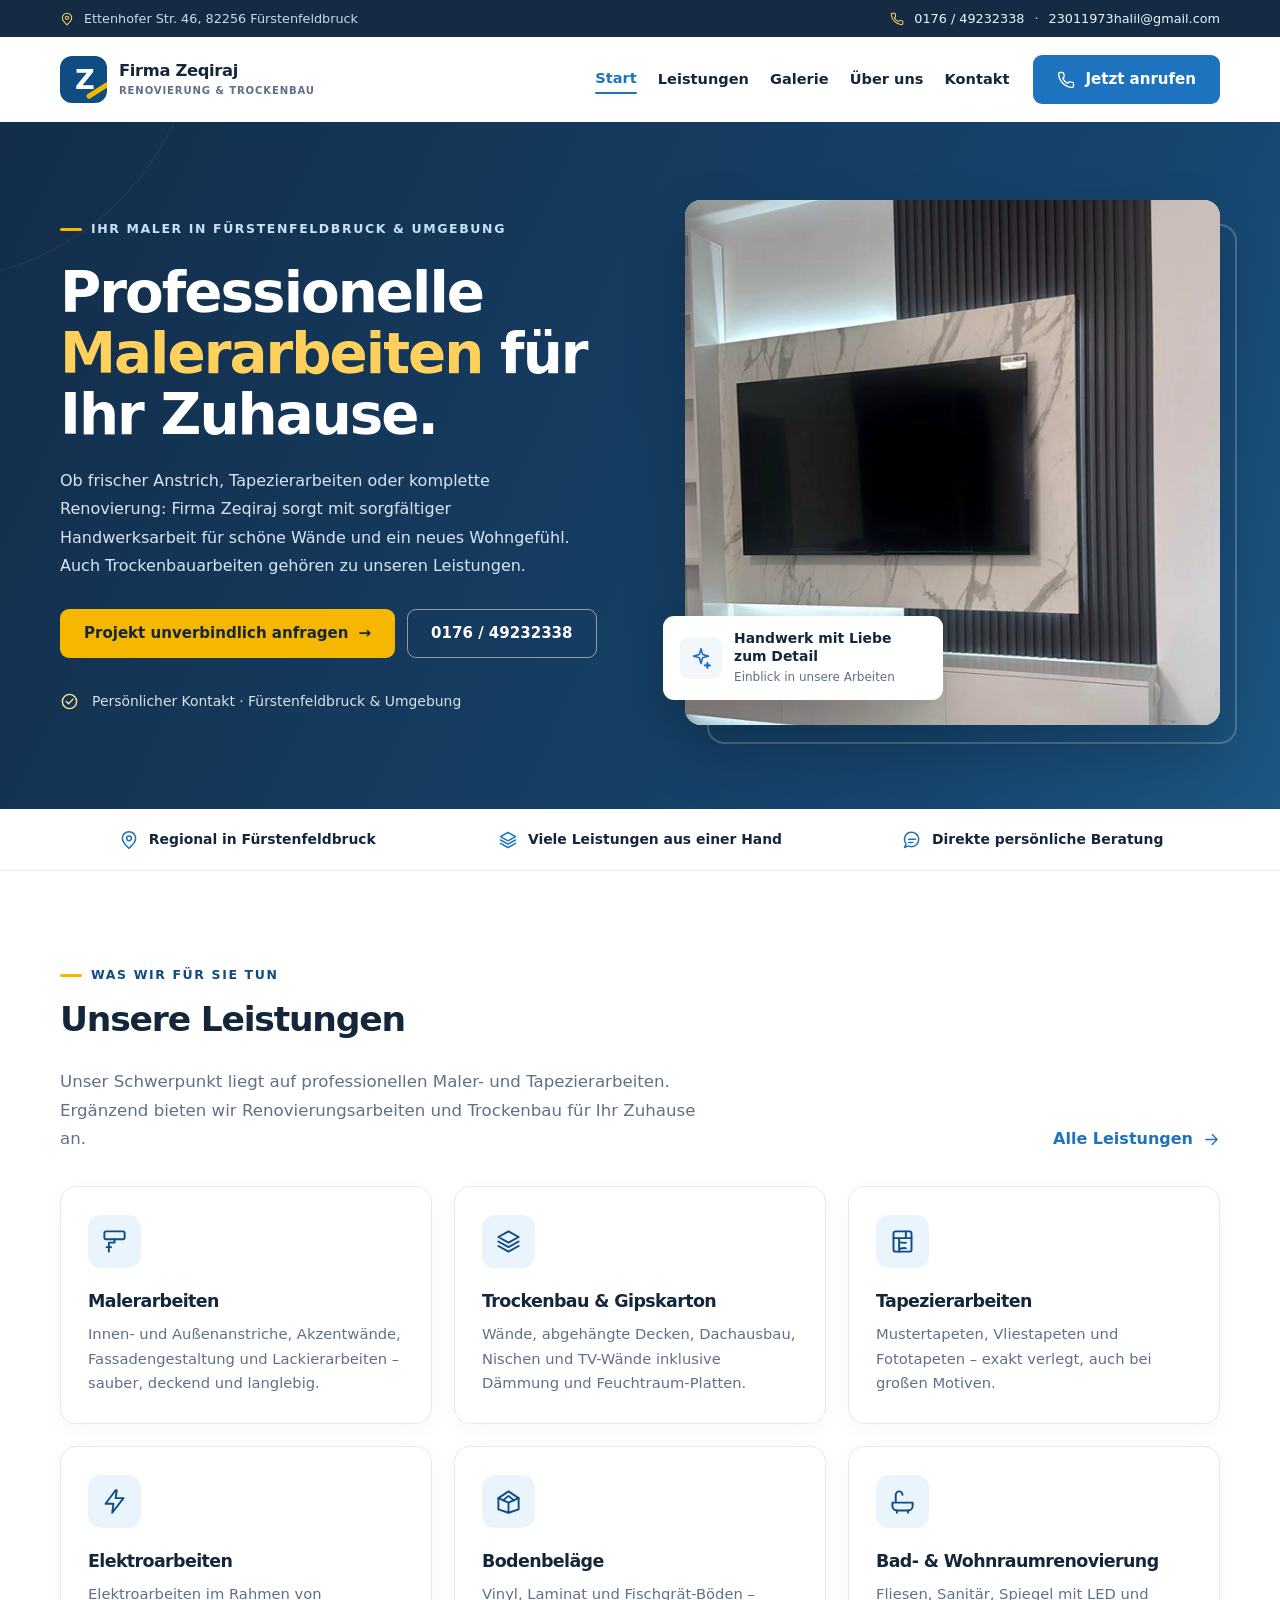
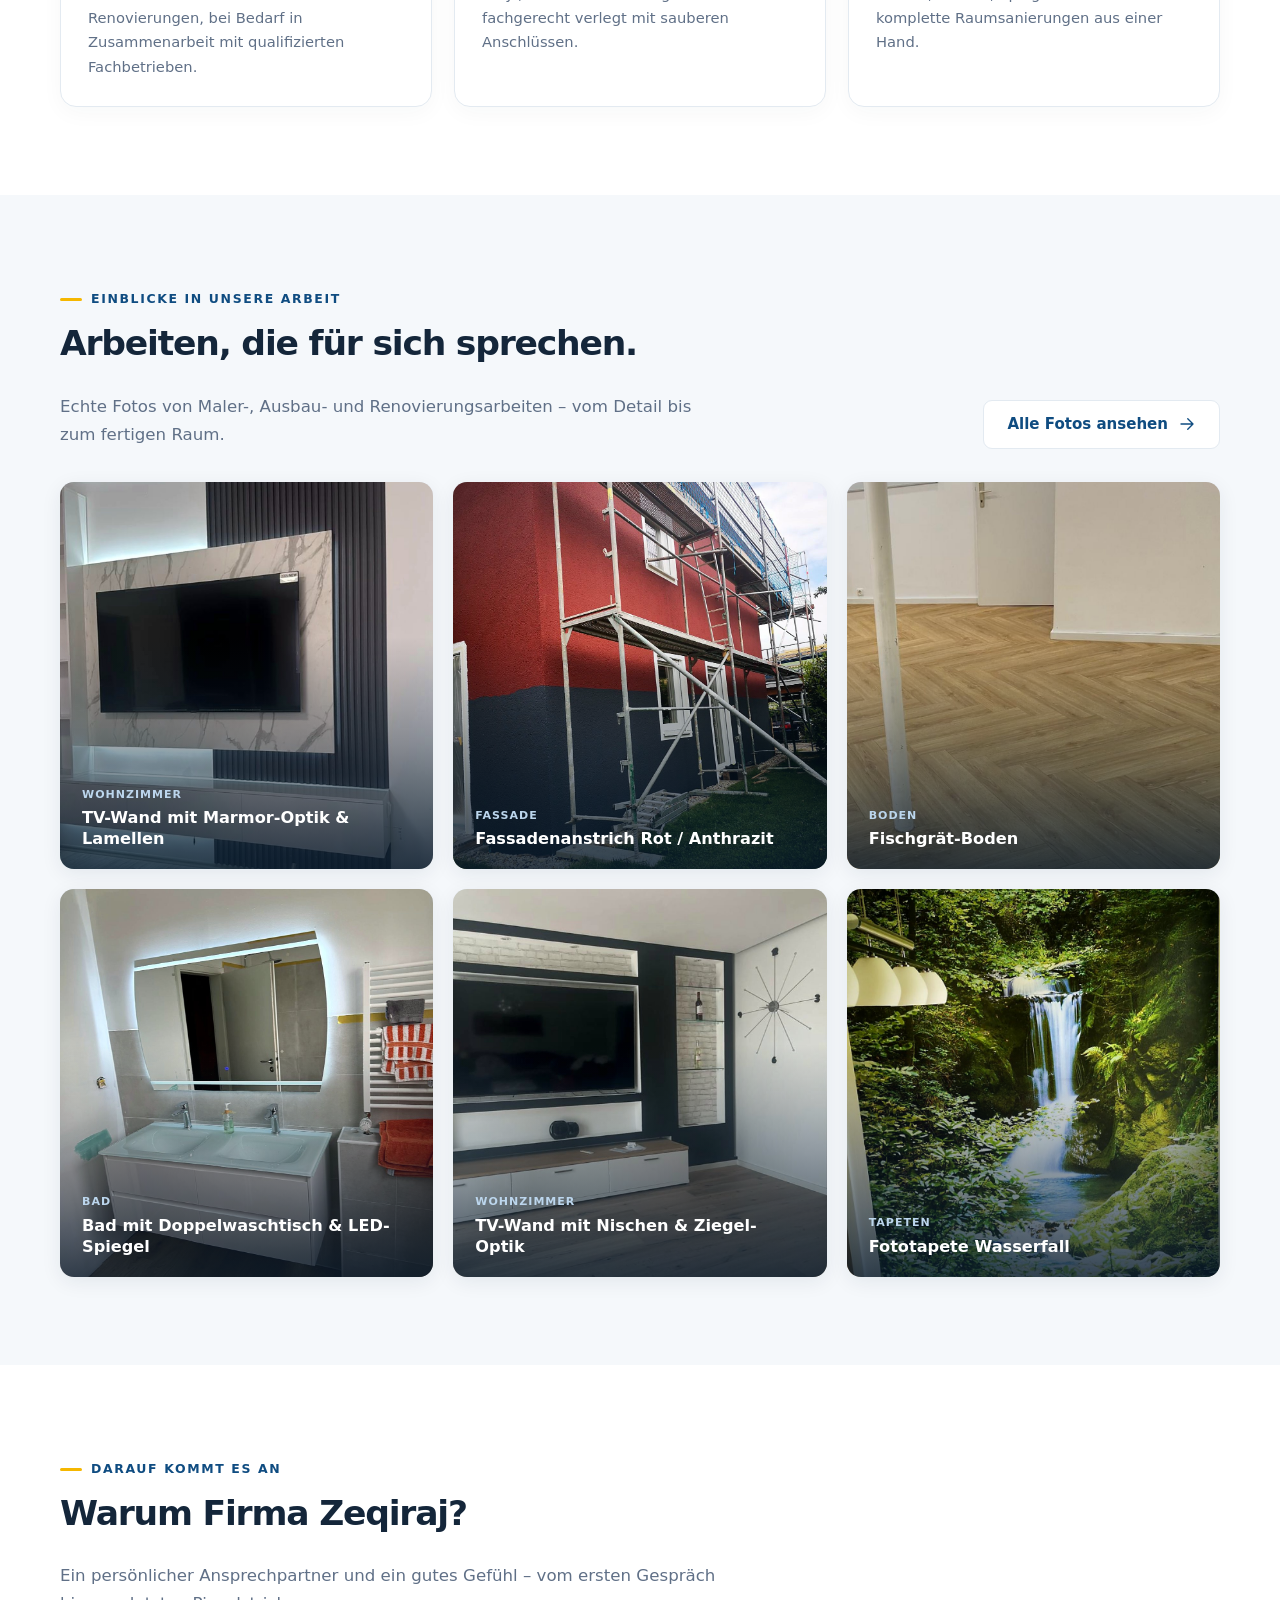
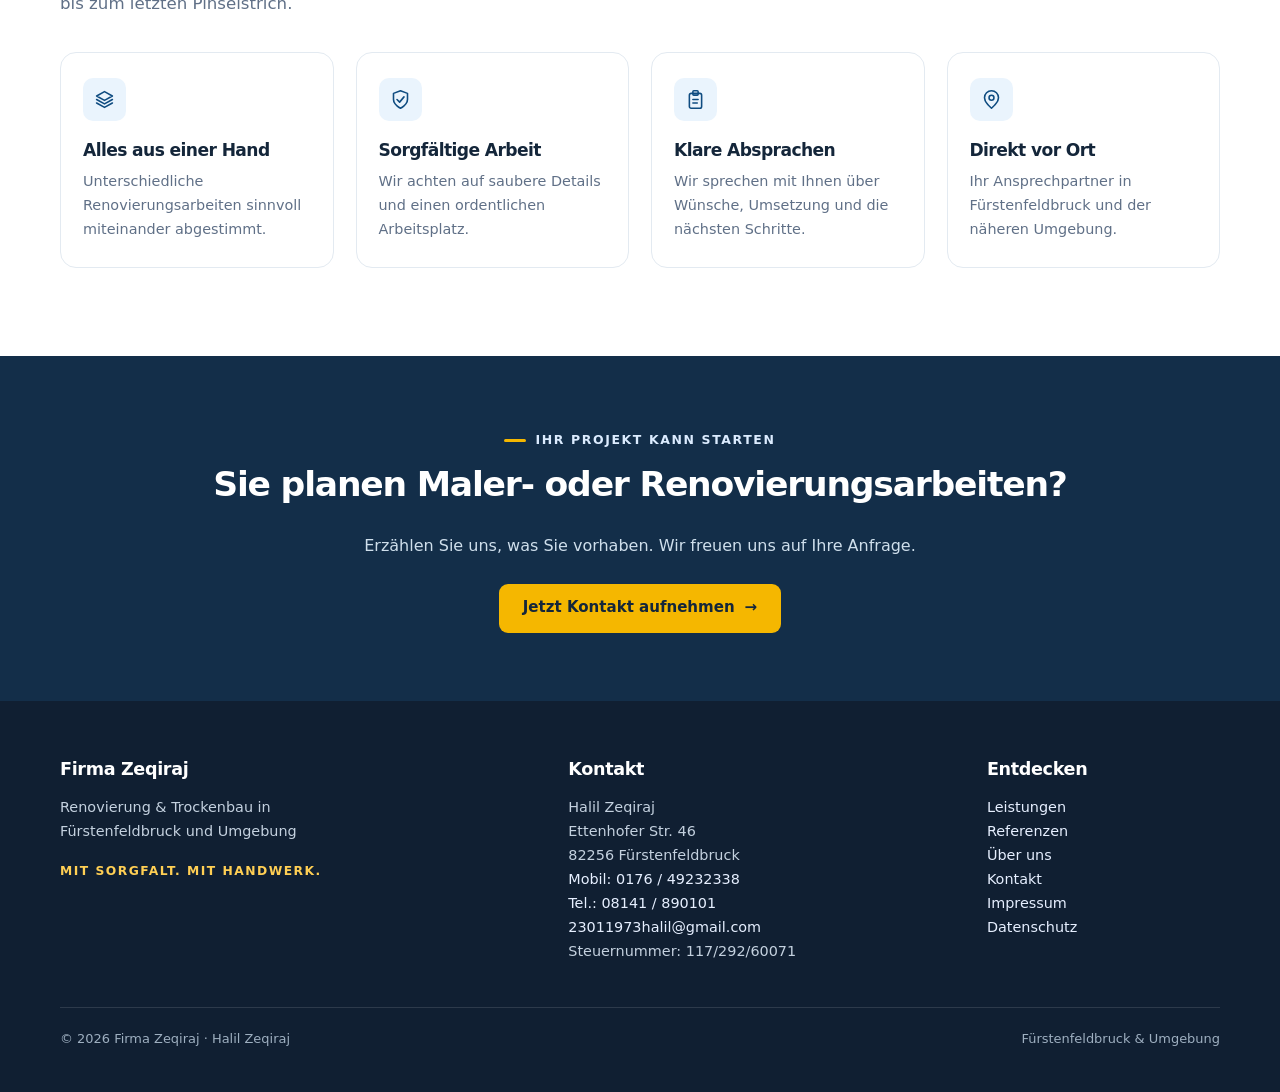
==== commit 0470462d: "Revise title and meta descriptions for SEO Updated the title and meta descriptions to reflect a focu" ====
--- a/index.html
+++ b/index.html
@@ -3,18 +3,19 @@
 <head>
 <meta charset="utf-8">
 <meta name="viewport" content="width=device-width, initial-scale=1">
-<title>Renovierung &amp; Trockenbau Fürstenfeldbruck – Firma Zeqiraj</title>
-<meta name="description" content="Maler, Trockenbau, Tapezieren, Bodenbeläge und Renovierung in Fürstenfeldbruck. Halil Zeqiraj – zuverlässig, sauber, fair. Jetzt Angebot anfragen.">
+<title>Malerarbeiten in Fürstenfeldbruck | Firma Zeqiraj</title>
+<meta name="description" content="Firma Zeqiraj – Ihr Ansprechpartner für professionelle Malerarbeiten, Tapezierarbeiten, Renovierung und Trockenbau in Fürstenfeldbruck und Umgebung. Jetzt anfragen.">
 <meta name="robots" content="index,follow">
 <meta name="theme-color" content="#1e73be">
-<link rel="canonical" href="https://buildingservicezeqiraj.de/">
+<link rel="canonical" href="https://firma-zeqiraj.de/">
 <!-- HIER ÄNDERN bei neuer Domain: canonical + og:url + og:image (siehe MAINTENANCE.md) -->
 <meta property="og:type" content="website">
 <meta property="og:locale" content="de_DE">
-<meta property="og:title" content="Renovierung &amp; Trockenbau Fürstenfeldbruck – Firma Zeqiraj">
-<meta property="og:description" content="Maler, Trockenbau, Tapezieren, Bodenbeläge und Renovierung in Fürstenfeldbruck. Halil Zeqiraj – zuverlässig, sauber, fair. Jetzt Angebot anfragen.">
-<meta property="og:url" content="https://buildingservicezeqiraj.de/">
-<meta property="og:image" content="https://buildingservicezeqiraj.de/images/tv-wand-marmor.jpg">
+<meta property="og:title" content="Malerarbeiten in Fürstenfeldbruck | Firma Zeqiraj">
+
+<meta property="og:description" content="Professionelle Malerarbeiten, Tapezierarbeiten, Renovierung und Trockenbau in Fürstenfeldbruck und Umgebung.">
+<meta property="og:url" content="https://firma-zeqiraj.de/">
+<meta property="og:image" content="https://firma-zeqiraj.de/images/tv-wand-marmor.jpg">
 <link rel="icon" href="data:image/svg+xml,%3Csvg xmlns='http://www.w3.org/2000/svg' viewBox='0 0 100 100'%3E%3Crect width='100' height='100' rx='20' fill='%231e73be'/%3E%3Ctext x='50' y='66' font-size='52' text-anchor='middle' fill='white' font-family='Arial' font-weight='bold'%3EZ%3C/text%3E%3C/svg%3E">
 <link rel="stylesheet" href="style.css">
 </head>
@@ -24,9 +25,9 @@
 <!-- HIER ÄNDERN: Hauptüberschrift und Einleitung auf der Startseite -->
 <section class="hero"><div class="container hero-grid">
   <div class="hero-copy">
-    <div class="eyebrow">Renovierung &amp; Trockenbau in Fürstenfeldbruck</div>
-    <h1>Räume, die sich <span class="gold">richtig gut</span> anfühlen.</h1>
-    <p>Ob frische Wandfarbe, stilvolle TV-Wand oder komplette Renovierung: Firma Zeqiraj bringt Ihre Ideen mit sorgfältiger Handwerksarbeit in Form.</p>
+    <div class="eyebrow">Ihr Maler in Fürstenfeldbruck &amp; Umgebung</div>
+<h1>Professionelle <span class="gold">Malerarbeiten</span> für Ihr Zuhause.</h1>
+<p>Ob frischer Anstrich, Tapezierarbeiten oder komplette Renovierung: Firma Zeqiraj sorgt mit sorgfältiger Handwerksarbeit für schöne Wände und ein neues Wohngefühl. Auch Trockenbauarbeiten gehören zu unseren Leistungen.</p>
     <div class="actions">
       <a class="btn accent" href="kontakt.html">Projekt unverbindlich anfragen <span aria-hidden="true">→</span></a>
       <a class="btn ghost" data-site="mobileLink" href="#"></a>
@@ -39,16 +40,30 @@
   </div>
 </div></section>
 <div class="trust-band"><div class="container">
- <div class="trust-item"><span data-icon="map-pin" aria-hidden="true"></span><span>Regional in Fürstenfeldbruck</span></div>
- <div class="trust-item"><span data-icon="layers" aria-hidden="true"></span><span>Viele Leistungen aus einer Hand</span></div>
+<div class="trust-item"><span data-icon="map-pin" aria-hidden="true"></span><span>Regional in Fürstenfeldbruck</span></div>
+<div class="trust-item"><span data-icon="layers" aria-hidden="true"></span><span>Viele Leistungen aus einer Hand</span></div>
  <div class="trust-item"><span data-icon="message-circle" aria-hidden="true"></span><span>Direkte persönliche Beratung</span></div>
 </div></div>
 <section id="leistungen"><div class="container">
-  <div class="section-head"><div><span class="eyebrow">Was wir für Sie tun</span><h2>Unsere Leistungen</h2><p class="section-sub">Von frischen Farben bis zum neuen Wohngefühl: Wir gestalten Räume, in denen man sich wohlfühlt.</p></div><a class="text-link" href="leistungen.html">Alle Leistungen <span data-icon="arrow-right" aria-hidden="true"></span></a></div>
+  <div class="section-head">
+    <div>
+      <span class="eyebrow">Was wir für Sie tun</span>
+      <h2>Unsere Leistungen</h2>
+      <p class="section-sub">Unser Schwerpunkt liegt auf professionellen Maler- und Tapezierarbeiten. Ergänzend bieten wir Renovierungsarbeiten und Trockenbau für Ihr Zuhause an.</p>
+    </div>
+    <a class="text-link" href="leistungen.html">Alle Leistungen <span data-icon="arrow-right" aria-hidden="true"></span></a>
+  </div>
   <div class="grid g3" data-services="6"></div>
-</div></section>
+</div></section>  
 <section class="bg-light" id="referenzen"><div class="container">
-  <div class="section-head"><div><span class="eyebrow">Einblicke in unsere Arbeit</span><h2>Arbeiten, die für sich sprechen.</h2><p class="section-sub">Echte Fotos von Maler-, Ausbau- und Renovierungsarbeiten – vom Detail bis zum fertigen Raum.</p></div><a class="btn outline" href="galerie.html">Alle Fotos ansehen <span data-icon="arrow-right" aria-hidden="true"></span></a></div>
+  <div class="section-head">
+    <div>
+      <span class="eyebrow">Einblicke in unsere Arbeit</span>
+      <h2>Arbeiten, die für sich sprechen.</h2>
+      <p class="section-sub">Echte Fotos von Maler-, Ausbau- und Renovierungsarbeiten – vom Detail bis zum fertigen Raum.</p>
+    </div>
+    <a class="btn outline" href="galerie.html">Alle Fotos ansehen <span data-icon="arrow-right" aria-hidden="true"></span></a>
+  </div>
   <div id="gallery" class="gallery" data-limit="6"></div>
 </div></section>
 <section><div class="container">
@@ -60,7 +75,7 @@
     <div class="usp"><div class="dot" data-icon="map-pin" aria-hidden="true"></div><h3>Direkt vor Ort</h3><p>Ihr Ansprechpartner in Fürstenfeldbruck und der näheren Umgebung.</p></div>
   </div>
 </div></section>
-<section class="cta"><div class="container"><span class="eyebrow" style="color:#dcecff">Ihr Projekt kann starten</span><h2>Sie planen eine Renovierung?</h2><p>Erzählen Sie uns, was Sie vorhaben. Wir freuen uns auf Ihre Anfrage.</p><a class="btn accent" href="kontakt.html">Jetzt Kontakt aufnehmen <span aria-hidden="true">→</span></a></div></section>
+<section class="cta"><div class="container"><span class="eyebrow" style="color:#dcecff">Ihr Projekt kann starten</span><h2>Sie planen Maler- oder Renovierungsarbeiten?</h2><p>Erzählen Sie uns, was Sie vorhaben. Wir freuen uns auf Ihre Anfrage.</p><a class="btn accent" href="kontakt.html">Jetzt Kontakt aufnehmen <span aria-hidden="true">→</span></a></div></section>
 </main>
 <div id="site-footer"></div>
 <script src="config.js"></script>
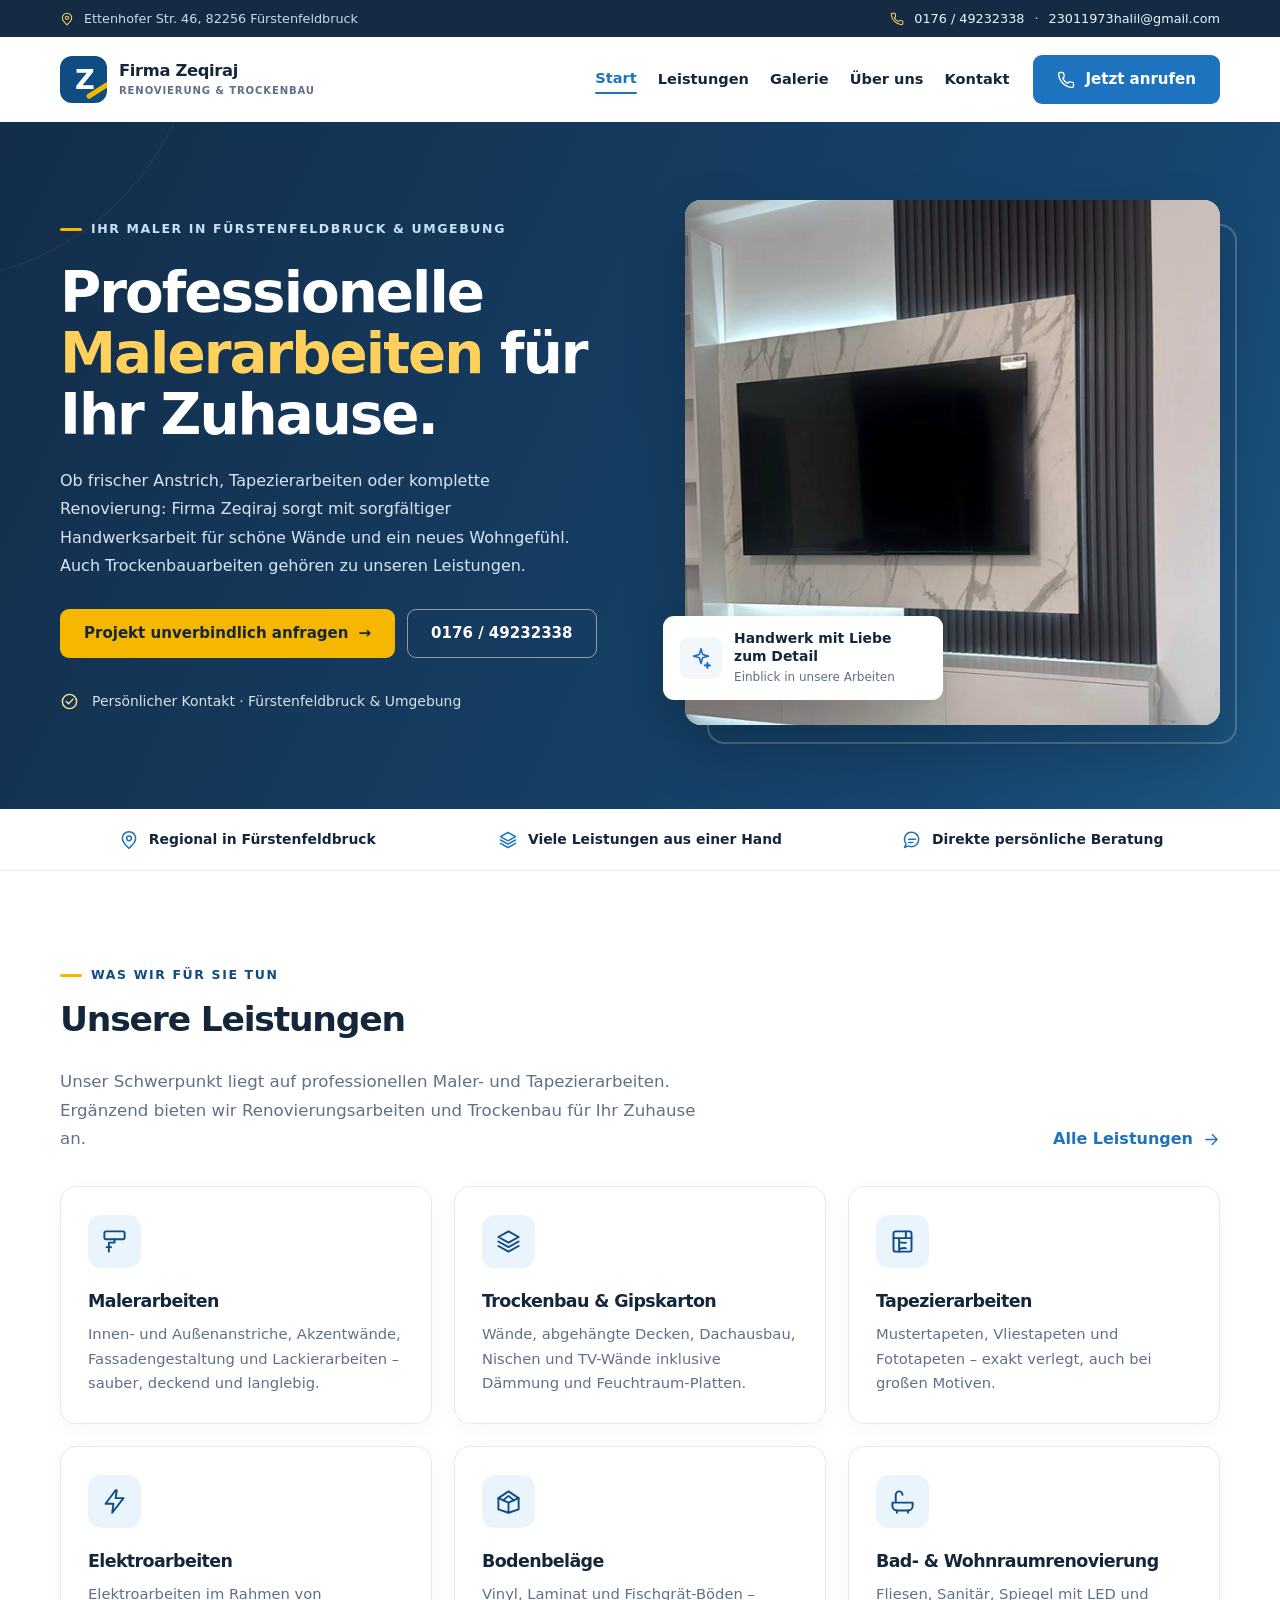
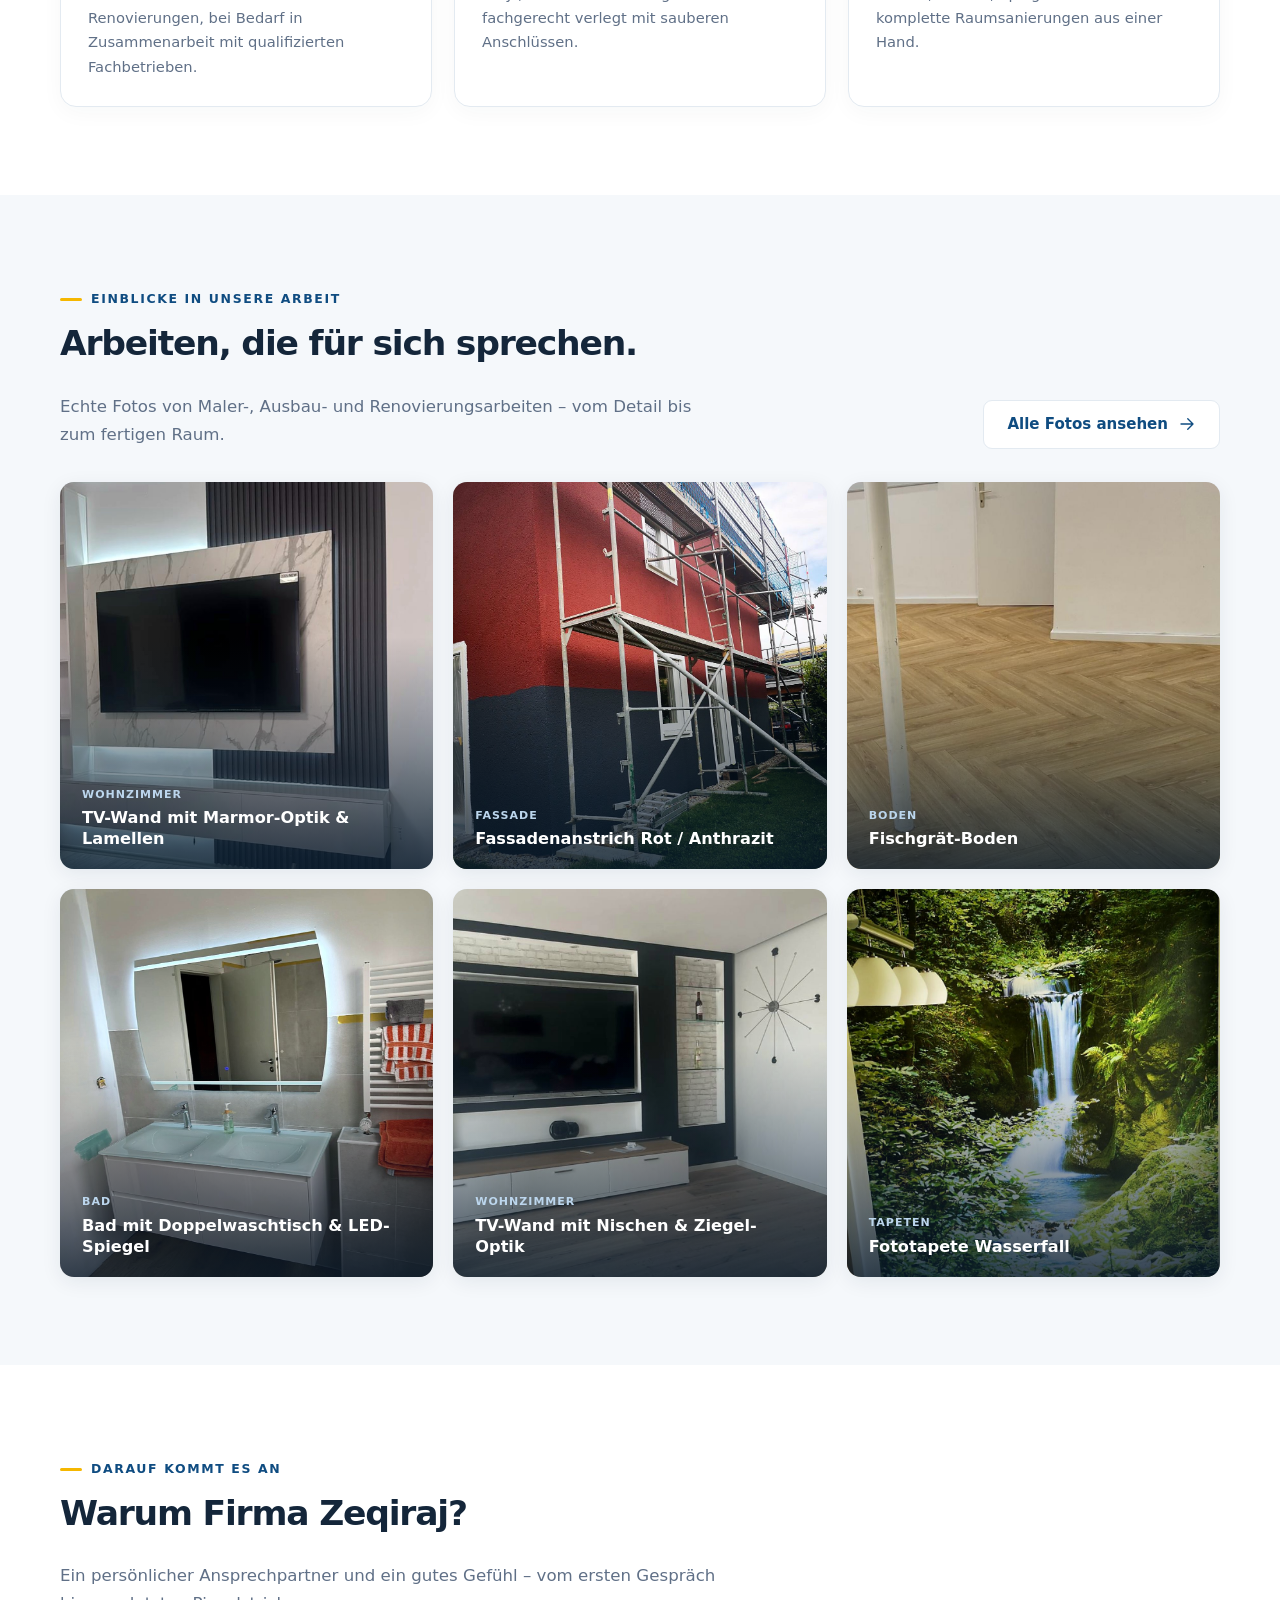
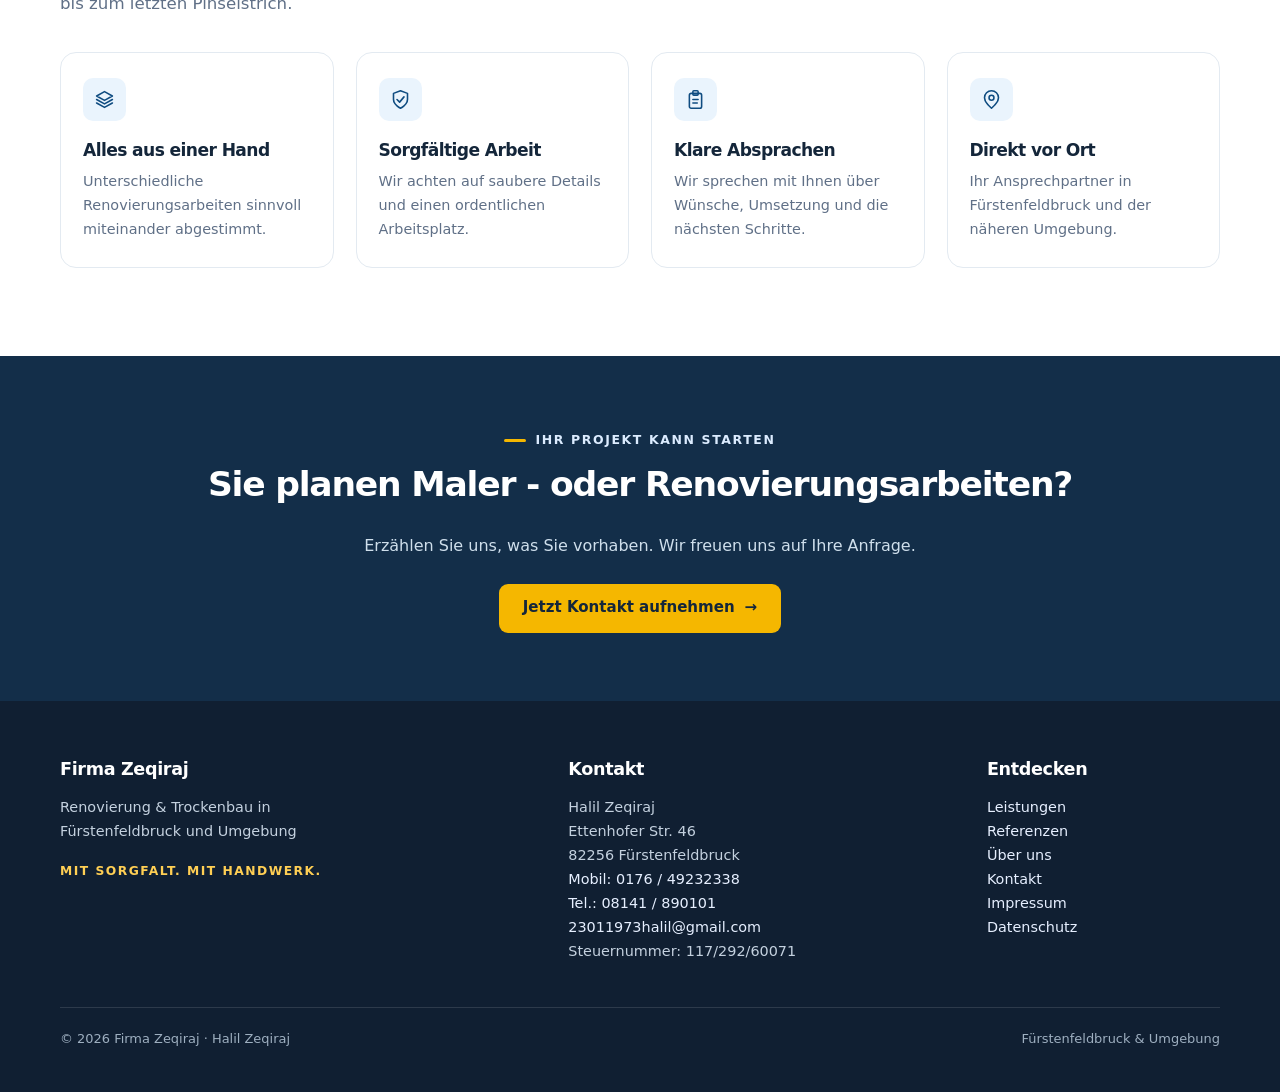
==== commit 4f8330c6: "Fix typo in CTA section heading" ====
--- a/index.html
+++ b/index.html
@@ -75,7 +75,7 @@
     <div class="usp"><div class="dot" data-icon="map-pin" aria-hidden="true"></div><h3>Direkt vor Ort</h3><p>Ihr Ansprechpartner in Fürstenfeldbruck und der näheren Umgebung.</p></div>
   </div>
 </div></section>
-<section class="cta"><div class="container"><span class="eyebrow" style="color:#dcecff">Ihr Projekt kann starten</span><h2>Sie planen Maler- oder Renovierungsarbeiten?</h2><p>Erzählen Sie uns, was Sie vorhaben. Wir freuen uns auf Ihre Anfrage.</p><a class="btn accent" href="kontakt.html">Jetzt Kontakt aufnehmen <span aria-hidden="true">→</span></a></div></section>
+<section class="cta"><div class="container"><span class="eyebrow" style="color:#dcecff">Ihr Projekt kann starten</span><h2>Sie planen Maler - oder Renovierungsarbeiten?</h2><p>Erzählen Sie uns, was Sie vorhaben. Wir freuen uns auf Ihre Anfrage.</p><a class="btn accent" href="kontakt.html">Jetzt Kontakt aufnehmen <span aria-hidden="true">→</span></a></div></section>
 </main>
 <div id="site-footer"></div>
 <script src="config.js"></script>
